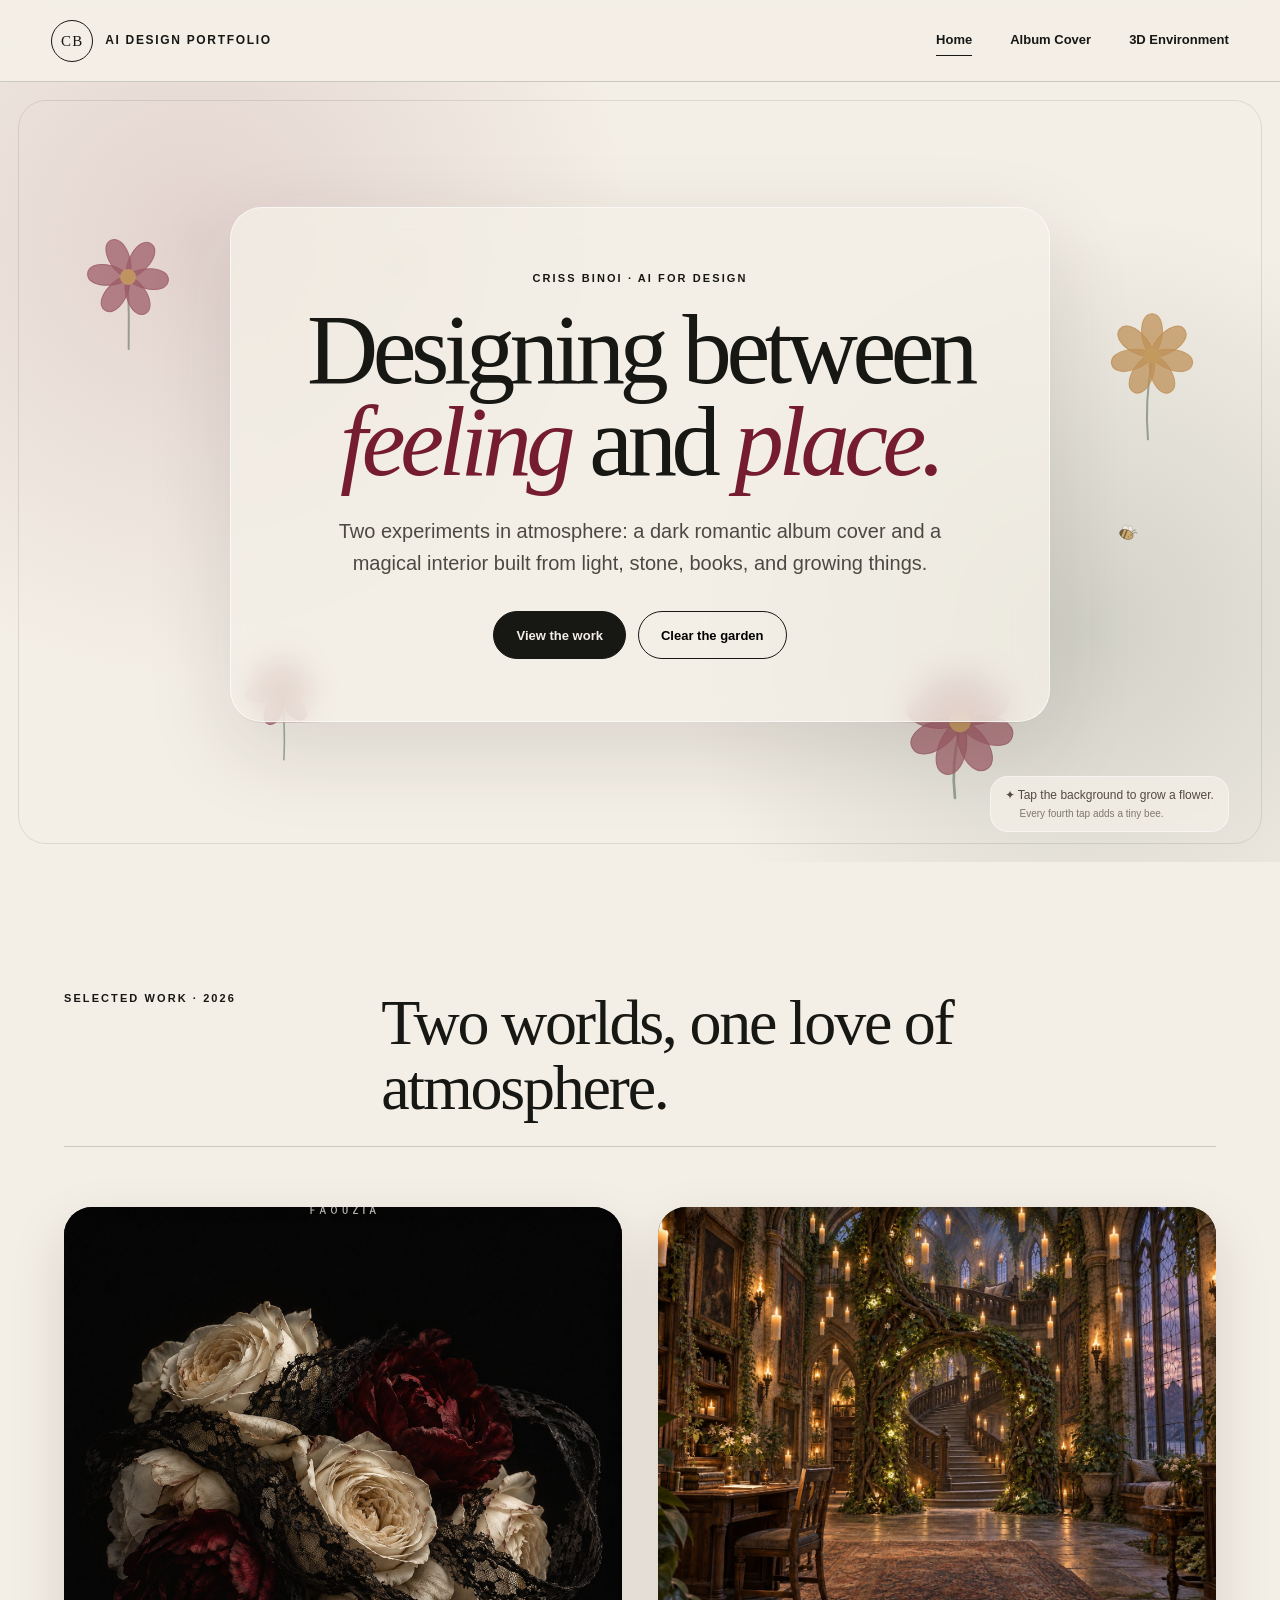
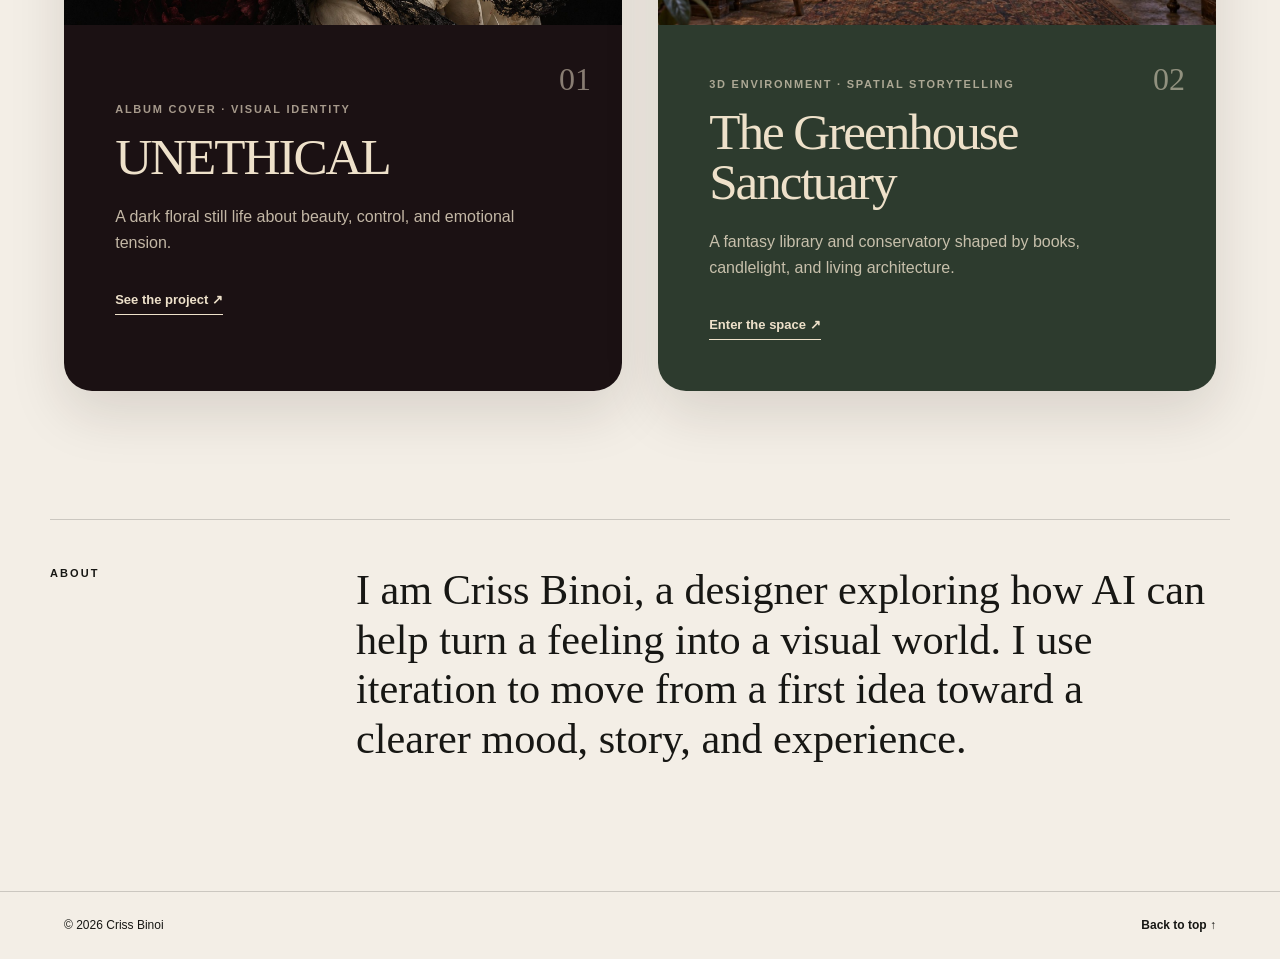
==== index.html @ 64f448e4 "Show a tiny bee every fourth tap" ====
<!doctype html>
<html lang="en">
<head>
  <meta charset="utf-8">
  <meta name="viewport" content="width=device-width, initial-scale=1">
  <meta name="description" content="Criss Binoi's AI design portfolio featuring an album cover redesign and a magical 3D environment.">
  <title>Criss Binoi — AI Design Portfolio</title>
  <link rel="stylesheet" href="styles.css?v=8">
  <script src="script.js?v=8" defer></script>
</head>
<body data-page="home">
  <header class="site-header">
    <a class="brand" href="index.html" aria-label="Criss Binoi portfolio home">
      <span>CB</span>
      <small>AI Design Portfolio</small>
    </a>
    <nav aria-label="Main navigation">
      <a class="active" href="index.html">Home</a>
      <a href="album-cover.html">Album Cover</a>
      <a href="greenhouse-sanctuary.html">3D Environment</a>
    </nav>
  </header>

  <main>
    <section class="home-hero" id="drawing-area" aria-labelledby="hero-title">
      <canvas id="flower-canvas" aria-hidden="true"></canvas>
      <div class="hero-copy">
        <p class="eyebrow">Criss Binoi · AI for Design</p>
        <h1 id="hero-title">Designing between <em>feeling</em> and <em>place.</em></h1>
        <p class="hero-intro">Two experiments in atmosphere: a dark romantic album cover and a magical interior built from light, stone, books, and growing things.</p>
        <div class="hero-actions">
          <a class="button primary" href="#projects">View the work</a>
          <button class="button quiet" id="clear-garden" type="button">Clear the garden</button>
        </div>
      </div>
      <p class="interaction-note">
        <span class="interaction-main"><span aria-hidden="true">✦</span> Tap the background to grow a flower.</span>
        <span class="interaction-sub">Every fourth tap adds a tiny bee.</span>
      </p>
    </section>

    <section class="projects-section" id="projects" aria-labelledby="projects-title">
      <div class="section-heading">
        <p class="eyebrow">Selected work · 2026</p>
        <h2 id="projects-title">Two worlds, one love of atmosphere.</h2>
      </div>

      <div class="project-list">
        <a class="project-card album-card" href="album-cover.html">
          <div class="card-image square-image">
            <img src="assets/unethical-final.jpg" alt="UNETHICAL album cover with ivory and burgundy flowers wrapped in black lace">
          </div>
          <div class="card-copy">
            <span class="project-number">01</span>
            <p class="project-type">Album cover · Visual identity</p>
            <h3>UNETHICAL</h3>
            <p>A dark floral still life about beauty, control, and emotional tension.</p>
            <span class="text-link">See the project <span aria-hidden="true">↗</span></span>
          </div>
        </a>

        <a class="project-card environment-card" href="greenhouse-sanctuary.html">
          <div class="card-image wide-image">
            <img src="assets/greenhouse-final.jpg" alt="Magical Gothic library and greenhouse interior with a vine arch, candles, and a grand stair">
          </div>
          <div class="card-copy">
            <span class="project-number">02</span>
            <p class="project-type">3D environment · Spatial storytelling</p>
            <h3>The Greenhouse Sanctuary</h3>
            <p>A fantasy library and conservatory shaped by books, candlelight, and living architecture.</p>
            <span class="text-link">Enter the space <span aria-hidden="true">↗</span></span>
          </div>
        </a>
      </div>
    </section>

    <section class="about-strip" aria-label="About this portfolio">
      <p class="eyebrow">About</p>
      <p>I am Criss Binoi, a designer exploring how AI can help turn a feeling into a visual world. I use iteration to move from a first idea toward a clearer mood, story, and experience.</p>
    </section>
  </main>

  <footer class="site-footer">
    <p>© <span data-year></span> Criss Binoi</p>
    <a href="#top">Back to top ↑</a>
  </footer>
</body>
</html>
---- styles.css ----
:root {
  --paper: #f3eee6;
  --paper-deep: #e6ddd0;
  --ink: #171714;
  --muted: #6c675e;
  --wine: #761c31;
  --wine-dark: #2a0d14;
  --cream: #eee1ca;
  --moss: #263a2a;
  --moss-light: #8d9a78;
  --gold: #c49b5f;
  --line: rgba(23, 23, 20, 0.18);
  --serif: Georgia, "Times New Roman", serif;
  --sans: "Segoe UI", Arial, sans-serif;
}

* { box-sizing: border-box; }

html {
  scroll-behavior: smooth;
  background: var(--paper);
}

body {
  margin: 0;
  color: var(--ink);
  background: var(--paper);
  font-family: var(--sans);
  line-height: 1.6;
  -webkit-font-smoothing: antialiased;
}

img {
  display: block;
  width: 100%;
}

a { color: inherit; }

button,
a { -webkit-tap-highlight-color: transparent; }

.site-header {
  position: relative;
  z-index: 20;
  display: flex;
  align-items: center;
  justify-content: space-between;
  min-height: 82px;
  padding: 18px clamp(22px, 4vw, 68px);
  border-bottom: 1px solid var(--line);
  background: rgba(243, 238, 230, 0.92);
  backdrop-filter: blur(16px);
}

.brand {
  display: flex;
  align-items: center;
  gap: 12px;
  color: inherit;
  text-decoration: none;
}

.brand > span {
  display: grid;
  width: 42px;
  height: 42px;
  place-items: center;
  border: 1px solid currentColor;
  border-radius: 50%;
  font-family: var(--serif);
  font-size: 15px;
  letter-spacing: 0.08em;
}

.brand small {
  font-size: 12px;
  font-weight: 700;
  letter-spacing: 0.14em;
  text-transform: uppercase;
}

.site-header nav {
  display: flex;
  align-items: center;
  gap: clamp(15px, 3vw, 38px);
}

.site-header nav a {
  position: relative;
  padding: 7px 0;
  color: inherit;
  font-size: 13px;
  font-weight: 650;
  text-decoration: none;
}

.site-header nav a::after {
  position: absolute;
  right: 0;
  bottom: 2px;
  left: 0;
  height: 1px;
  background: currentColor;
  content: "";
  transform: scaleX(0);
  transform-origin: right;
  transition: transform 180ms ease;
}

.site-header nav a:hover::after,
.site-header nav a:focus-visible::after,
.site-header nav a.active::after {
  transform: scaleX(1);
  transform-origin: left;
}

.dark-header {
  color: var(--cream);
  border-color: rgba(238, 225, 202, 0.2);
  background: rgba(20, 15, 14, 0.96);
}

.moss-header {
  color: #f4ead8;
  border-color: rgba(244, 234, 216, 0.2);
  background: rgba(25, 37, 27, 0.96);
}

.home-hero {
  position: relative;
  display: grid;
  min-height: min(780px, calc(100vh - 82px));
  place-items: center;
  overflow: hidden;
  padding: 95px 7vw 110px;
  isolation: isolate;
  cursor: crosshair;
  background:
    radial-gradient(circle at 15% 20%, rgba(118, 28, 49, 0.13), transparent 35%),
    radial-gradient(circle at 85% 70%, rgba(38, 58, 42, 0.16), transparent 34%),
    var(--paper);
}

.home-hero::after {
  position: absolute;
  inset: 18px;
  z-index: -1;
  border: 1px solid rgba(23, 23, 20, 0.1);
  border-radius: 28px;
  content: "";
  pointer-events: none;
}

#flower-canvas {
  position: absolute;
  inset: 0;
  z-index: -2;
  width: 100%;
  height: 100%;
  pointer-events: none;
}

.hero-copy {
  width: min(820px, 100%);
  padding: clamp(28px, 5vw, 62px);
  border: 1px solid rgba(255,255,255,0.62);
  border-radius: 32px;
  background: rgba(244, 239, 231, 0.76);
  box-shadow: 0 28px 85px rgba(50, 37, 26, 0.13);
  text-align: center;
  backdrop-filter: blur(15px);
}

.eyebrow {
  margin: 0 0 17px;
  font-size: 11px;
  font-weight: 800;
  letter-spacing: 0.19em;
  text-transform: uppercase;
}

.home-hero h1 {
  max-width: 760px;
  margin: 0 auto;
  font-family: var(--serif);
  font-size: clamp(48px, 7.7vw, 106px);
  font-weight: 400;
  letter-spacing: -0.055em;
  line-height: 0.93;
}

.home-hero h1 em {
  color: var(--wine);
  font-weight: 400;
}

.hero-intro {
  max-width: 610px;
  margin: 28px auto 0;
  color: #4d4842;
  font-size: clamp(16px, 1.7vw, 20px);
}

.hero-actions {
  display: flex;
  flex-wrap: wrap;
  justify-content: center;
  gap: 12px;
  margin-top: 32px;
}

.button {
  display: inline-flex;
  min-height: 48px;
  align-items: center;
  justify-content: center;
  padding: 11px 22px;
  border: 1px solid var(--ink);
  border-radius: 999px;
  font: 700 13px/1 var(--sans);
  text-decoration: none;
  cursor: pointer;
  transition: transform 180ms ease, background 180ms ease, color 180ms ease;
}

.button:hover,
.button:focus-visible { transform: translateY(-2px); }

.button.primary {
  color: var(--paper);
  background: var(--ink);
}

.button.quiet { background: transparent; }

.interaction-note {
  position: absolute;
  right: clamp(30px, 4vw, 70px);
  bottom: 30px;
  display: flex;
  align-items: flex-start;
  flex-direction: column;
  gap: 1px;
  margin: 0;
  padding: 9px 14px;
  border: 1px solid rgba(255, 255, 255, 0.48);
  border-radius: 18px;
  background: rgba(243, 238, 230, 0.76);
  color: #514b43;
  pointer-events: none;
  backdrop-filter: blur(8px);
}

.interaction-main { font-size: 12px; }

.interaction-sub {
  padding-left: 15px;
  font-size: 10px;
  opacity: 0.72;
}

.projects-section {
  padding: clamp(84px, 10vw, 150px) clamp(22px, 5vw, 82px);
}

.section-heading {
  display: grid;
  grid-template-columns: minmax(170px, 0.38fr) 1fr;
  max-width: 1180px;
  margin: 0 auto 60px;
  padding-bottom: 25px;
  border-bottom: 1px solid var(--line);
}

.section-heading h2 {
  max-width: 790px;
  margin: 0;
  font-family: var(--serif);
  font-size: clamp(35px, 5vw, 68px);
  font-weight: 400;
  letter-spacing: -0.035em;
  line-height: 1.02;
}

.project-list {
  display: grid;
  grid-template-columns: repeat(2, minmax(0, 1fr));
  max-width: 1180px;
  margin: 0 auto;
  gap: clamp(22px, 3vw, 36px);
}

.project-card {
  display: grid;
  grid-template-columns: 1fr;
  grid-template-rows: auto 1fr;
  overflow: hidden;
  border-radius: 28px;
  color: var(--cream);
  text-decoration: none;
  box-shadow: 0 22px 55px rgba(35, 25, 19, 0.13);
}

.project-card:nth-child(even) { grid-template-columns: 1fr; }
.project-card:nth-child(even) .card-image { order: initial; }

.album-card { background: #1b1113; }
.environment-card { background: #2d3b2e; }

.card-image {
  min-height: 0;
  aspect-ratio: 4 / 3;
  overflow: hidden;
  background: #111;
}

.card-image img {
  width: 100%;
  height: 100%;
  object-fit: cover;
  transition: transform 650ms cubic-bezier(.2,.7,.2,1);
}

.square-image img { object-position: center; }
.wide-image img { object-position: center; }
.project-card:hover .card-image img { transform: scale(1.035); }

.card-copy {
  position: relative;
  display: flex;
  min-height: 330px;
  flex-direction: column;
  justify-content: center;
  padding: clamp(34px, 4vw, 54px);
}

.project-number {
  position: absolute;
  top: 29px;
  right: 31px;
  color: rgba(238, 225, 202, 0.52);
  font-family: var(--serif);
  font-size: 32px;
}

.project-type {
  margin: 0 0 13px;
  color: rgba(238, 225, 202, 0.66);
  font-size: 11px;
  font-weight: 800;
  letter-spacing: 0.16em;
  text-transform: uppercase;
}

.card-copy h3 {
  margin: 0 0 22px;
  font-family: var(--serif);
  font-size: clamp(36px, 4vw, 54px);
  font-weight: 400;
  letter-spacing: -0.04em;
  line-height: 0.98;
}

.card-copy > p:not(.project-type) {
  margin: 0;
  color: rgba(238, 225, 202, 0.8);
  font-size: 16px;
}

.text-link {
  align-self: flex-start;
  margin-top: 35px;
  padding-bottom: 3px;
  border-bottom: 1px solid currentColor;
  font-weight: 750;
  font-size: 13px;
}

.about-strip {
  display: grid;
  grid-template-columns: minmax(150px, 0.35fr) 1fr;
  max-width: 1180px;
  margin: 0 auto clamp(85px, 10vw, 150px);
  padding: 45px 0 0;
  border-top: 1px solid var(--line);
}

.about-strip > p:last-child {
  max-width: 850px;
  margin: 0;
  font-family: var(--serif);
  font-size: clamp(27px, 3.3vw, 45px);
  line-height: 1.17;
}

.site-footer {
  display: flex;
  align-items: center;
  justify-content: space-between;
  padding: 24px clamp(22px, 5vw, 82px);
  border-top: 1px solid var(--line);
  font-size: 12px;
}

.site-footer p { margin: 0; }
.site-footer a { font-weight: 700; text-decoration: none; }

/* Project pages */
.project-page { overflow: hidden; }

.album-page {
  color: var(--cream);
  background: #15100f;
}

.project-intro {
  display: grid;
  grid-template-columns: 0.82fr 1.18fr;
  min-height: calc(100vh - 82px);
}

.project-intro-copy {
  display: flex;
  flex-direction: column;
  justify-content: center;
  padding: clamp(55px, 8vw, 125px) clamp(30px, 6vw, 95px);
}

.project-intro h1,
.environment-title h1 {
  margin: 0;
  font-family: var(--serif);
  font-size: clamp(60px, 9vw, 135px);
  font-weight: 400;
  letter-spacing: -0.055em;
  line-height: 0.88;
}

.project-subtitle {
  margin: 19px 0 0;
  color: #ba9d8e;
  font-size: 13px;
  letter-spacing: 0.12em;
  text-transform: uppercase;
}

.project-lede {
  max-width: 560px;
  margin: 34px 0 0;
  color: rgba(238, 225, 202, 0.76);
  font-family: var(--serif);
  font-size: clamp(20px, 2.2vw, 29px);
  line-height: 1.35;
}

.light-button {
  align-self: flex-start;
  margin-top: 33px;
  color: var(--cream);
  border-color: rgba(238, 225, 202, 0.66);
  background: transparent;
}

.light-button:hover { color: #15100f; background: var(--cream); }

.final-art {
  display: grid;
  align-content: center;
  margin: 0;
  padding: clamp(30px, 5vw, 80px);
  background: #0d0d0c;
}

.album-art img {
  max-width: 820px;
  margin: auto;
  box-shadow: 0 24px 70px rgba(0,0,0,0.44);
}

.final-art figcaption {
  margin-top: 13px;
  color: rgba(238, 225, 202, 0.55);
  font-size: 11px;
  letter-spacing: 0.12em;
  text-align: center;
  text-transform: uppercase;
}

.project-facts {
  display: grid;
  grid-template-columns: repeat(4, 1fr);
  border-top: 1px solid rgba(238, 225, 202, 0.2);
  border-bottom: 1px solid rgba(238, 225, 202, 0.2);
}

.project-facts > div {
  min-height: 145px;
  padding: 31px clamp(20px, 3vw, 45px);
  border-right: 1px solid rgba(238, 225, 202, 0.2);
}

.project-facts > div:last-child { border-right: 0; }

.project-facts span {
  color: #a68d80;
  font-size: 10px;
  font-weight: 800;
  letter-spacing: 0.16em;
  text-transform: uppercase;
}

.project-facts p {
  margin: 10px 0 0;
  font-family: var(--serif);
  font-size: 20px;
  line-height: 1.25;
}

.story-section {
  padding: clamp(80px, 10vw, 145px) clamp(22px, 5vw, 82px);
}

.section-heading.compact { margin-bottom: 32px; }

.section-intro {
  max-width: 780px;
  margin: 0 auto 60px;
  color: rgba(238, 225, 202, 0.72);
  font-size: 18px;
}

.process-grid {
  display: grid;
  max-width: 1180px;
  margin: auto;
  grid-template-columns: repeat(2, 1fr);
  gap: 44px 28px;
}

.process-grid figure,
.environment-process figure { margin: 0; }

.process-grid img {
  aspect-ratio: 1;
  object-fit: cover;
  background: #090909;
}

.process-grid figcaption,
.environment-process figcaption {
  padding: 15px 0 0;
  color: rgba(238, 225, 202, 0.66);
  font-size: 13px;
}

.process-grid figcaption strong,
.environment-process figcaption strong {
  display: block;
  margin-bottom: 3px;
  color: inherit;
  letter-spacing: 0.08em;
  text-transform: uppercase;
}

.decision-section {
  max-width: 1000px;
  margin: 0 auto;
  padding: 25px clamp(22px, 5vw, 82px) clamp(90px, 11vw, 165px);
  text-align: center;
}

.decision-section blockquote {
  margin: 0;
  font-family: var(--serif);
  font-size: clamp(34px, 5.1vw, 70px);
  line-height: 1.08;
}

.decision-section > p:last-child {
  max-width: 700px;
  margin: 32px auto 0;
  color: rgba(238, 225, 202, 0.64);
}

.next-project {
  display: flex;
  align-items: flex-end;
  justify-content: space-between;
  gap: 30px;
  padding: clamp(50px, 7vw, 95px) clamp(22px, 5vw, 82px);
  border-top: 1px solid rgba(238, 225, 202, 0.2);
}

.next-project p {
  margin: 0;
  color: rgba(238, 225, 202, 0.55);
  font-size: 11px;
  font-weight: 800;
  letter-spacing: 0.17em;
  text-transform: uppercase;
}

.next-project a {
  font-family: var(--serif);
  font-size: clamp(31px, 5vw, 72px);
  line-height: 1;
  text-decoration: none;
}

.dark-footer {
  color: var(--cream);
  border-color: rgba(238, 225, 202, 0.2);
  background: #0c0a09;
}

/* Environment project */
.environment-page {
  color: #f4ead8;
  background: #1a261c;
}

.environment-hero {
  position: relative;
  min-height: calc(100vh - 82px);
  background: #111;
}

.environment-hero::after {
  position: absolute;
  inset: 0;
  background: linear-gradient(90deg, rgba(12,18,13,0.83), rgba(12,18,13,0.08) 68%), linear-gradient(0deg, rgba(12,18,13,0.45), transparent 45%);
  content: "";
}

.environment-hero > img {
  position: absolute;
  inset: 0;
  height: 100%;
  object-fit: cover;
}

.environment-title {
  position: relative;
  z-index: 2;
  display: flex;
  min-height: calc(100vh - 82px);
  width: min(720px, 92%);
  flex-direction: column;
  justify-content: flex-end;
  padding: 80px clamp(22px, 6vw, 95px);
}

.environment-title h1 { font-size: clamp(58px, 9vw, 132px); }

.environment-title > p:last-child {
  max-width: 520px;
  margin: 28px 0 0;
  color: rgba(244, 234, 216, 0.78);
  font-family: var(--serif);
  font-size: clamp(20px, 2.5vw, 31px);
}

.environment-overview {
  display: grid;
  grid-template-columns: 0.8fr 1.2fr;
  max-width: 1180px;
  margin: auto;
  padding: clamp(80px, 10vw, 150px) 0;
  gap: 60px;
}

.environment-overview h2 {
  margin: 0;
  font-family: var(--serif);
  font-size: clamp(45px, 6vw, 82px);
  font-weight: 400;
  letter-spacing: -0.045em;
  line-height: 0.98;
}

.overview-copy {
  padding-top: 25px;
  color: rgba(244, 234, 216, 0.75);
  font-size: 18px;
}

.overview-copy p { margin: 0 0 22px; }

.environment-facts {
  border-color: rgba(244, 234, 216, 0.2);
}

.environment-facts > div { border-color: rgba(244, 234, 216, 0.2); }
.environment-facts span { color: #9faa8e; }

.light-story {
  color: var(--ink);
  background: var(--paper);
}

.light-story .section-heading { border-color: var(--line); }

.environment-process {
  display: grid;
  max-width: 1180px;
  margin: 0 auto;
  grid-template-columns: repeat(2, 1fr);
  gap: 48px 28px;
}

.environment-process .process-wide { grid-column: 1 / -1; }

.environment-process img {
  aspect-ratio: 4 / 3;
  object-fit: cover;
  background: #1a1a1a;
}

.environment-process figcaption { color: #5e594f; }
.environment-process figcaption strong { color: var(--moss); }

.final-environment {
  padding: clamp(85px, 10vw, 150px) clamp(22px, 5vw, 82px);
}

.final-environment > img {
  max-width: 1400px;
  margin: 0 auto;
  border-radius: 4px;
  box-shadow: 0 30px 80px rgba(0,0,0,0.24);
}

.final-environment > p {
  max-width: 720px;
  margin: 27px auto 0;
  color: rgba(244, 234, 216, 0.68);
  text-align: center;
}

.moss-footer {
  color: #f4ead8;
  border-color: rgba(244, 234, 216, 0.2);
  background: #101811;
}

@media (max-width: 900px) {
  .site-header {
    align-items: flex-start;
    gap: 16px;
  }

  .site-header nav {
    align-items: flex-end;
    flex-direction: column;
    gap: 2px;
  }

  .brand small { display: none; }
  .home-hero { min-height: 720px; padding-inline: 25px; }
  .project-card,
  .project-card:nth-child(even) { grid-template-columns: 1fr; }
  .project-card:nth-child(even) .card-image { order: initial; }
  .card-image,
  .card-copy { min-height: auto; }
  .card-image { aspect-ratio: 4 / 3; }
  .card-copy { padding-block: 70px; }
  .project-intro { grid-template-columns: 1fr; }
  .project-intro-copy { min-height: 600px; }
  .project-facts { grid-template-columns: repeat(2, 1fr); }
  .project-facts > div:nth-child(2) { border-right: 0; }
  .project-facts > div:nth-child(-n+2) { border-bottom: 1px solid rgba(238, 225, 202, 0.2); }
  .environment-overview { grid-template-columns: 1fr; padding-inline: 30px; gap: 25px; }
}

@media (max-width: 620px) {
  .site-header { min-height: 100px; padding: 15px 18px; }
  .brand > span { width: 38px; height: 38px; }
  .site-header nav a { font-size: 11px; padding: 3px 0; }
  .home-hero { min-height: calc(100svh - 100px); padding: 52px 18px 90px; }
  .home-hero::after { inset: 10px; border-radius: 20px; }
  .hero-copy { padding: 34px 21px; border-radius: 22px; }
  .home-hero h1 { font-size: clamp(43px, 15vw, 67px); }
  .hero-intro { font-size: 15px; }
  .hero-actions { align-items: stretch; flex-direction: column; }
  .interaction-note { right: 50%; bottom: 18px; width: max-content; max-width: calc(100% - 36px); align-items: center; text-align: center; transform: translateX(50%); }
  .interaction-sub { padding-left: 0; }
  .section-heading,
  .about-strip { grid-template-columns: 1fr; gap: 16px; }
  .projects-section { padding-inline: 17px; }
  .project-list { grid-template-columns: 1fr; }
  .card-image { aspect-ratio: 1; }
  .card-copy { padding: 65px 27px 42px; }
  .about-strip { margin-inline: 22px; }
  .project-intro-copy { min-height: 550px; padding-inline: 24px; }
  .project-intro h1 { font-size: 60px; }
  .final-art { padding: 25px 18px 50px; }
  .project-facts { grid-template-columns: 1fr; }
  .project-facts > div,
  .project-facts > div:nth-child(2) { border-right: 0; border-bottom: 1px solid rgba(238, 225, 202, 0.2); }
  .process-grid,
  .environment-process { grid-template-columns: 1fr; }
  .environment-process .process-wide { grid-column: auto; }
  .next-project { align-items: flex-start; flex-direction: column; }
  .environment-title { padding: 55px 23px; }
  .environment-title h1 { font-size: 57px; }
  .environment-hero,
  .environment-title { min-height: calc(100svh - 100px); }
  .environment-hero > img { object-position: 62% center; }
  .site-footer { gap: 20px; }
}

@media (prefers-reduced-motion: reduce) {
  html { scroll-behavior: auto; }
  *, *::before, *::after { transition-duration: 0.001ms !important; animation-duration: 0.001ms !important; }
}
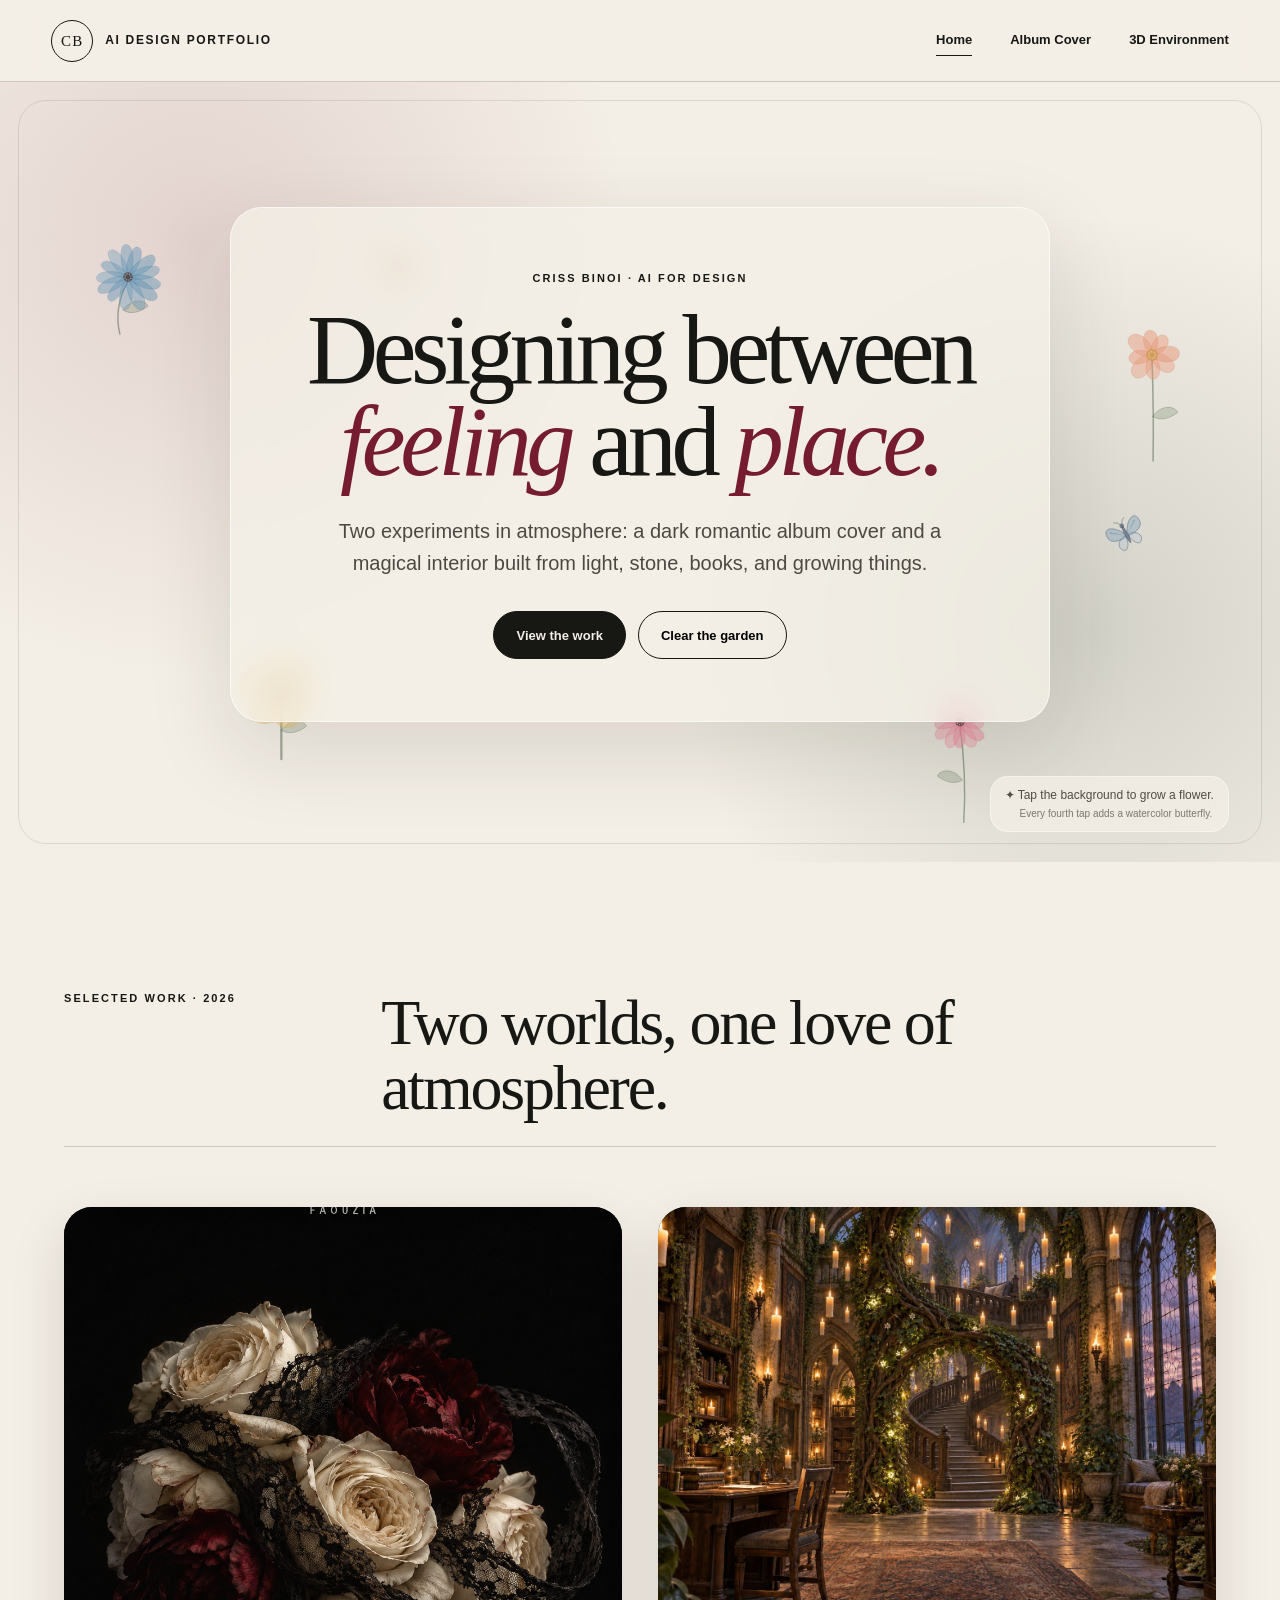
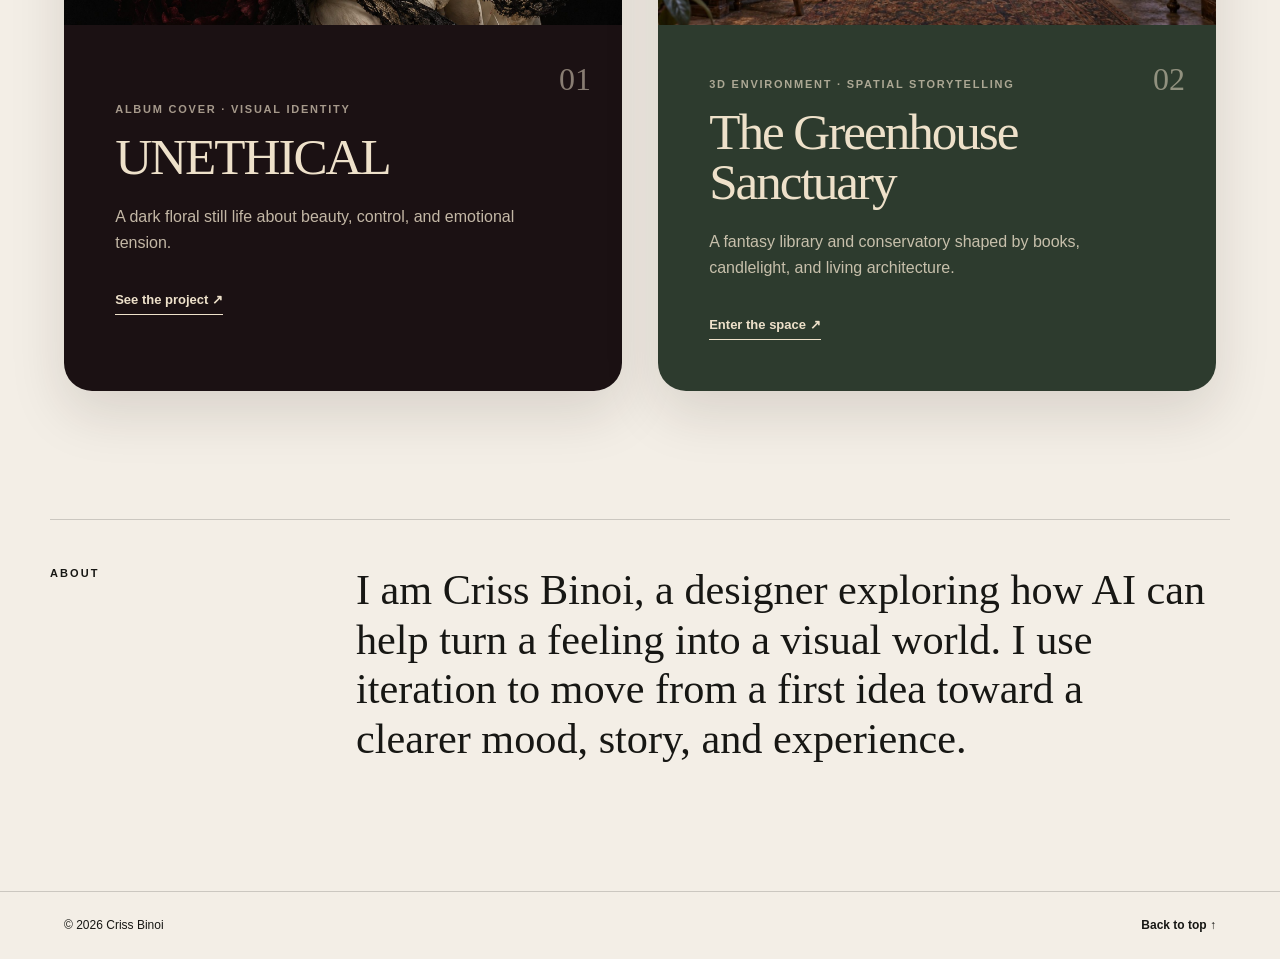
==== commit 0cae1add: "Try watercolor butterflies and softer flowers" ====
--- a/index.html
+++ b/index.html
@@ -5,8 +5,8 @@
   <meta name="viewport" content="width=device-width, initial-scale=1">
   <meta name="description" content="Criss Binoi's AI design portfolio featuring an album cover redesign and a magical 3D environment.">
   <title>Criss Binoi — AI Design Portfolio</title>
-  <link rel="stylesheet" href="styles.css?v=8">
-  <script src="script.js?v=8" defer></script>
+  <link rel="stylesheet" href="styles.css?v=9">
+  <script src="script.js?v=9" defer></script>
 </head>
 <body data-page="home">
   <header class="site-header">
@@ -35,7 +35,7 @@
       </div>
       <p class="interaction-note">
         <span class="interaction-main"><span aria-hidden="true">✦</span> Tap the background to grow a flower.</span>
-        <span class="interaction-sub">Every fourth tap adds a tiny bee.</span>
+        <span class="interaction-sub">Every fourth tap adds a watercolor butterfly.</span>
       </p>
     </section>
 
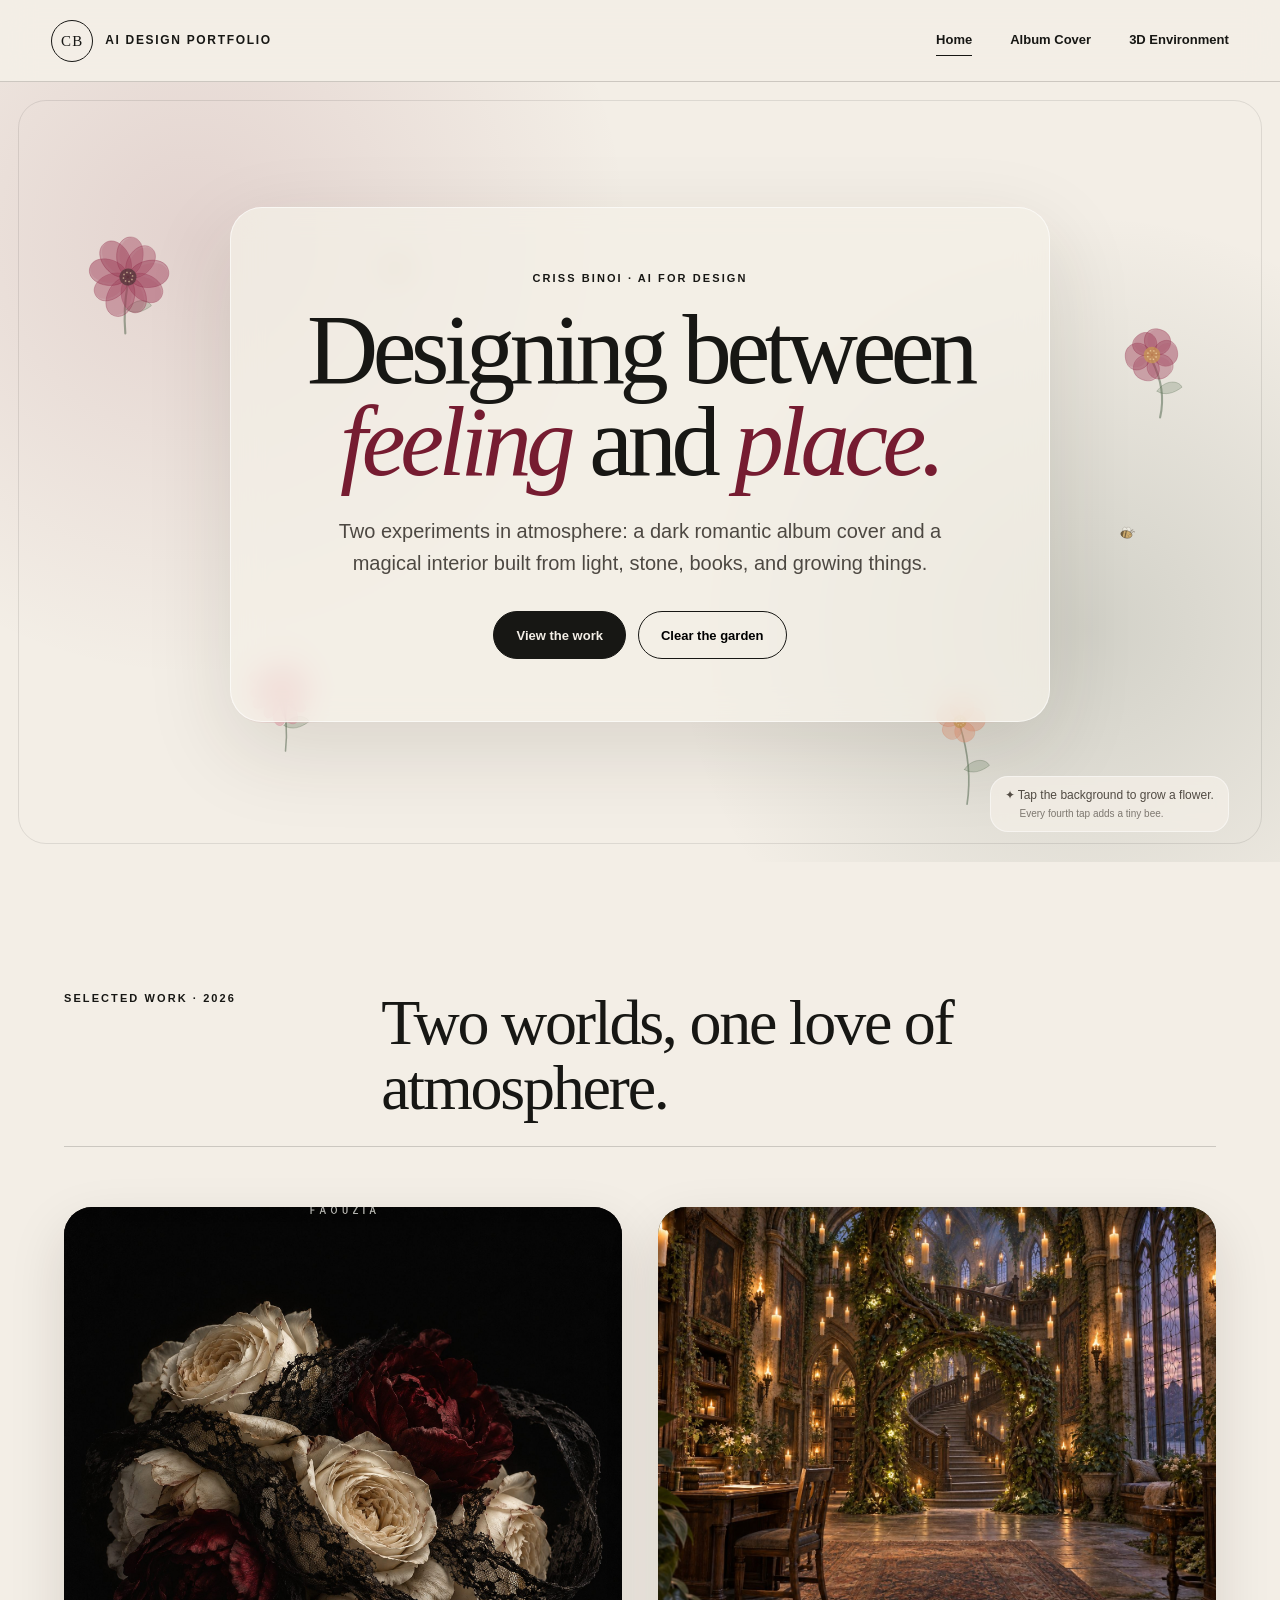
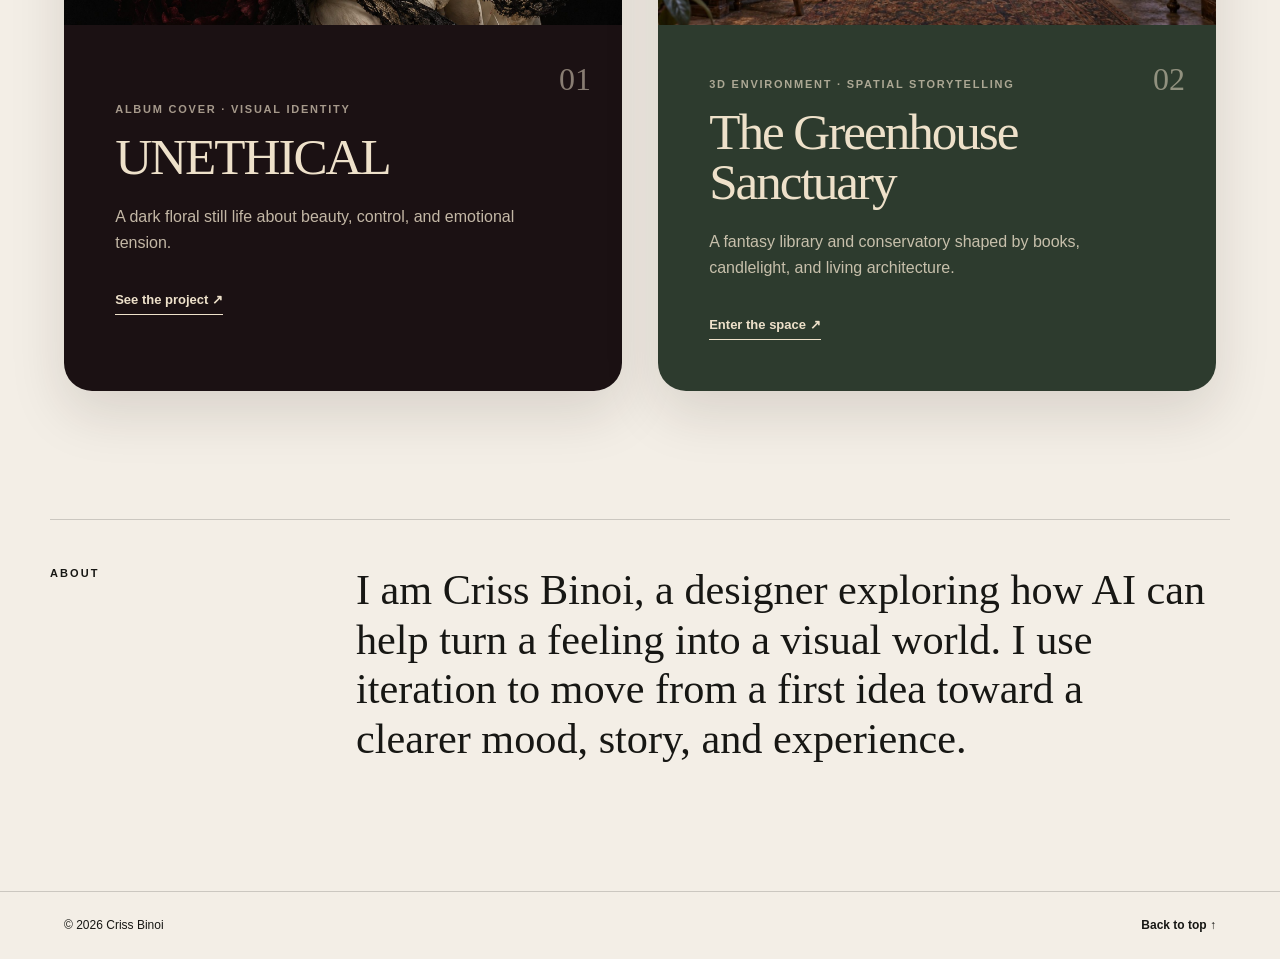
==== commit d2db63b6: "Pair watercolor flowers with tiny bees" ====
--- a/index.html
+++ b/index.html
@@ -5,8 +5,8 @@
   <meta name="viewport" content="width=device-width, initial-scale=1">
   <meta name="description" content="Criss Binoi's AI design portfolio featuring an album cover redesign and a magical 3D environment.">
   <title>Criss Binoi — AI Design Portfolio</title>
-  <link rel="stylesheet" href="styles.css?v=9">
-  <script src="script.js?v=9" defer></script>
+  <link rel="stylesheet" href="styles.css?v=10">
+  <script src="script.js?v=10" defer></script>
 </head>
 <body data-page="home">
   <header class="site-header">
@@ -35,7 +35,7 @@
       </div>
       <p class="interaction-note">
         <span class="interaction-main"><span aria-hidden="true">✦</span> Tap the background to grow a flower.</span>
-        <span class="interaction-sub">Every fourth tap adds a watercolor butterfly.</span>
+        <span class="interaction-sub">Every fourth tap adds a tiny bee.</span>
       </p>
     </section>
 
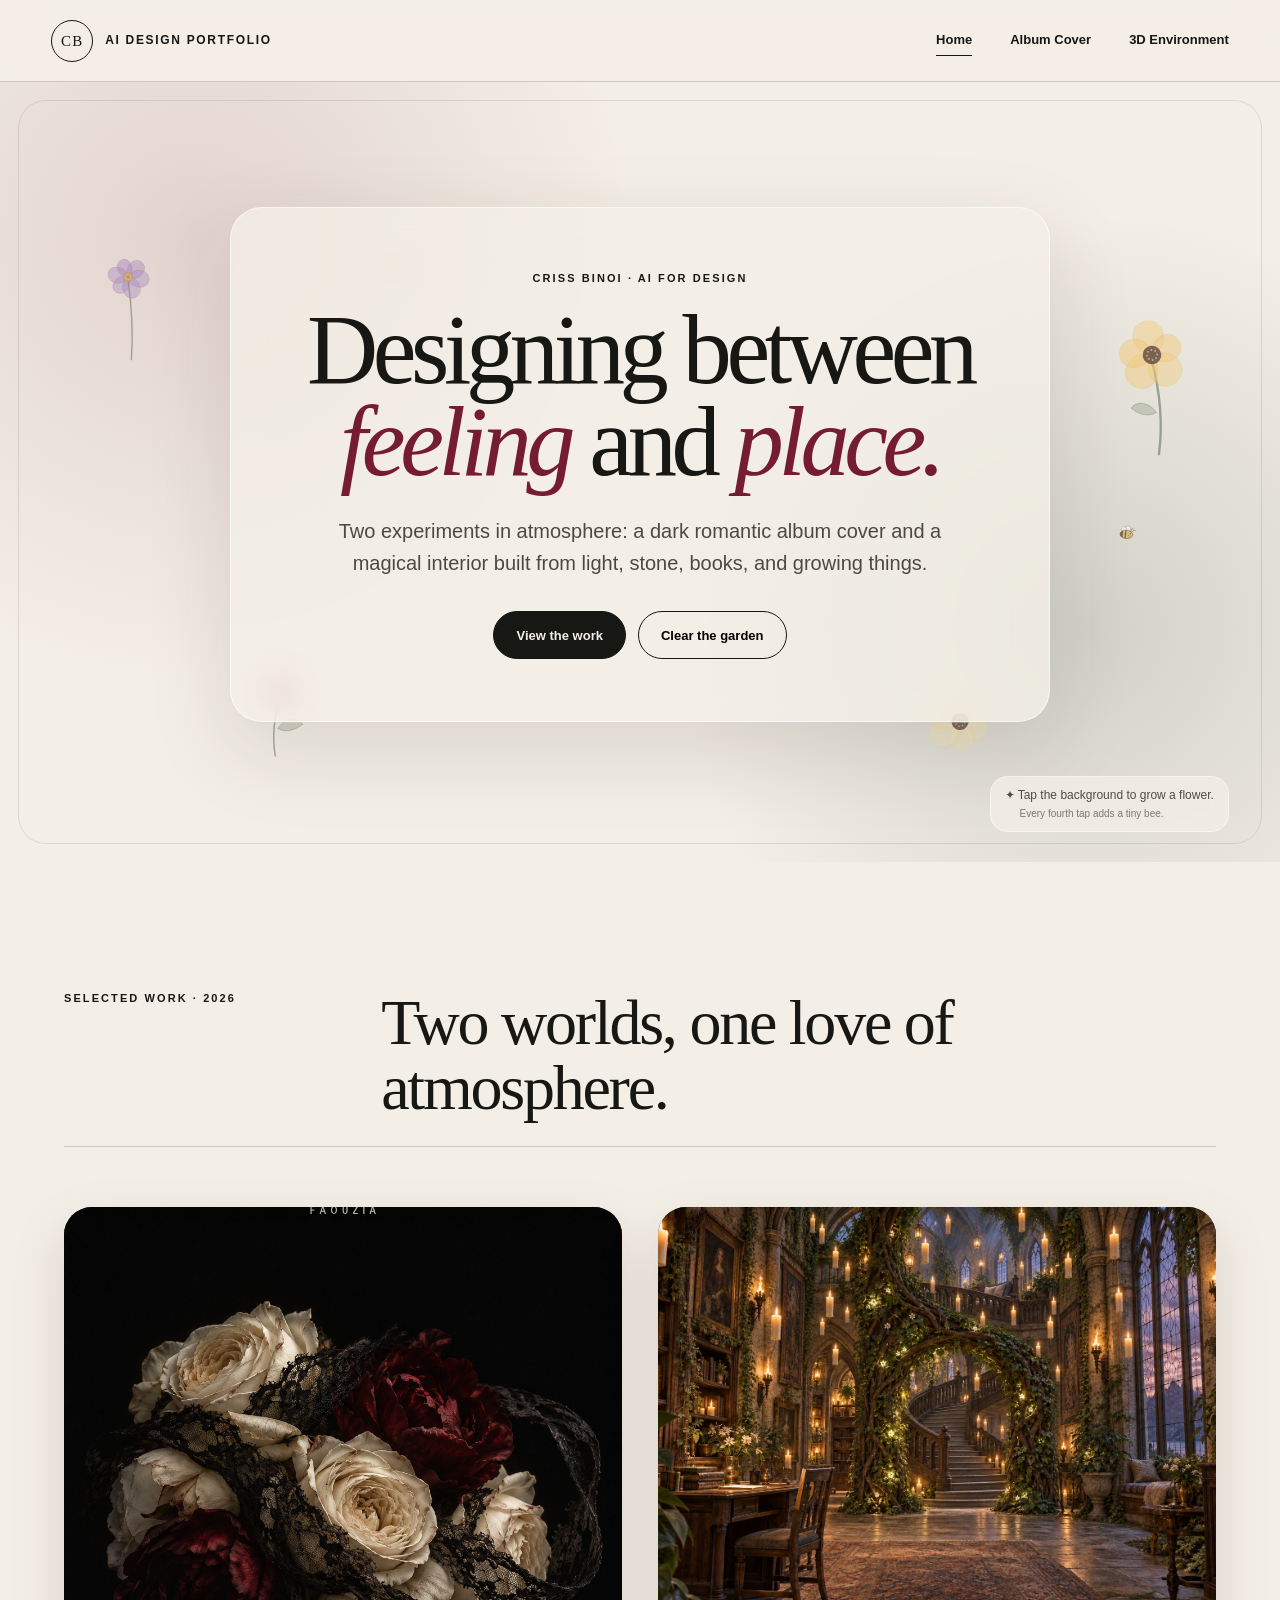
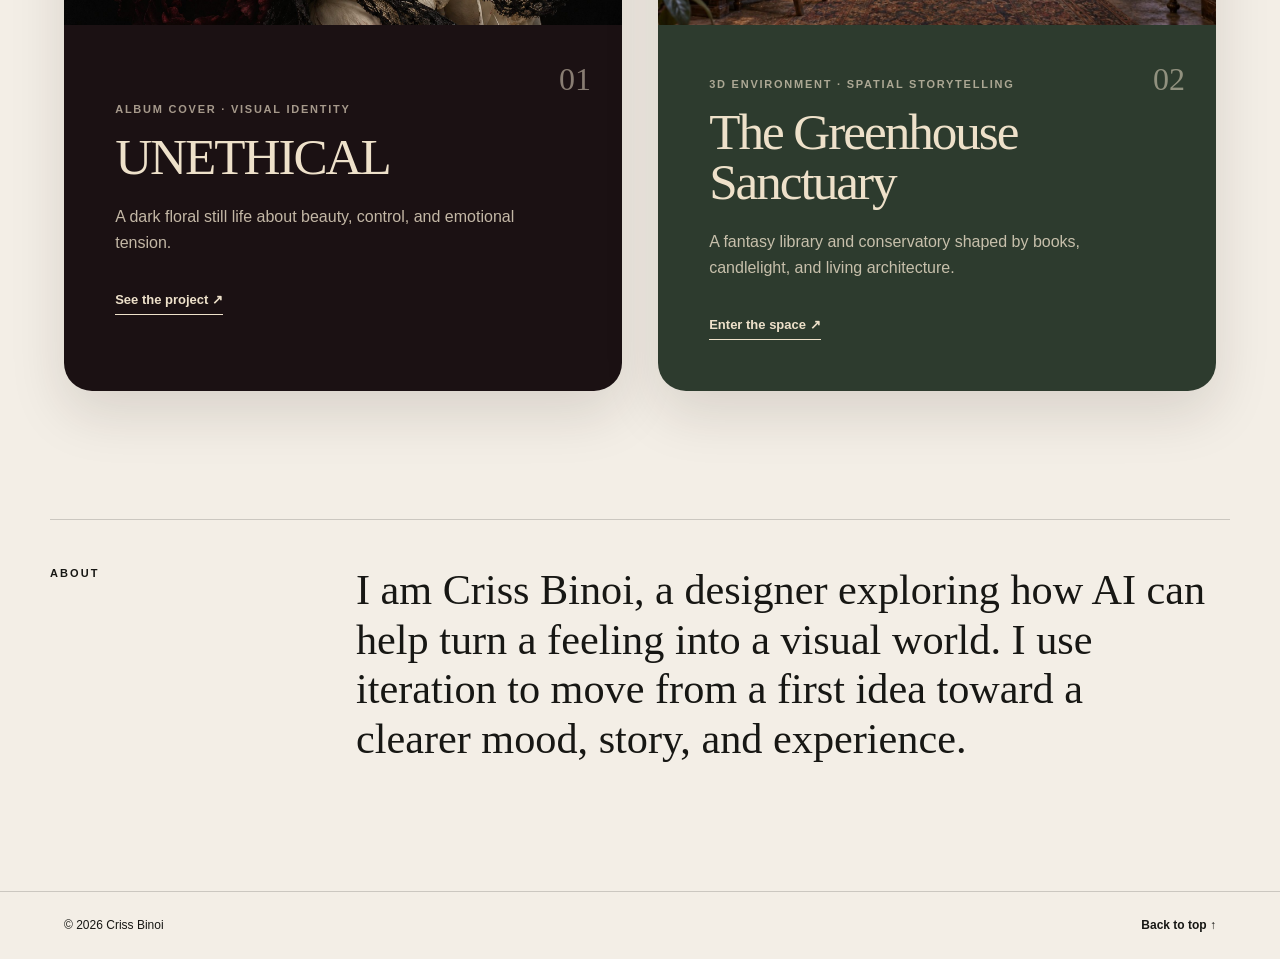
==== commit 8983fd3d: "Balance bee directions and flower stems" ====
--- a/index.html
+++ b/index.html
@@ -5,8 +5,8 @@
   <meta name="viewport" content="width=device-width, initial-scale=1">
   <meta name="description" content="Criss Binoi's AI design portfolio featuring an album cover redesign and a magical 3D environment.">
   <title>Criss Binoi — AI Design Portfolio</title>
-  <link rel="stylesheet" href="styles.css?v=10">
-  <script src="script.js?v=10" defer></script>
+  <link rel="stylesheet" href="styles.css?v=11">
+  <script src="script.js?v=11" defer></script>
 </head>
 <body data-page="home">
   <header class="site-header">
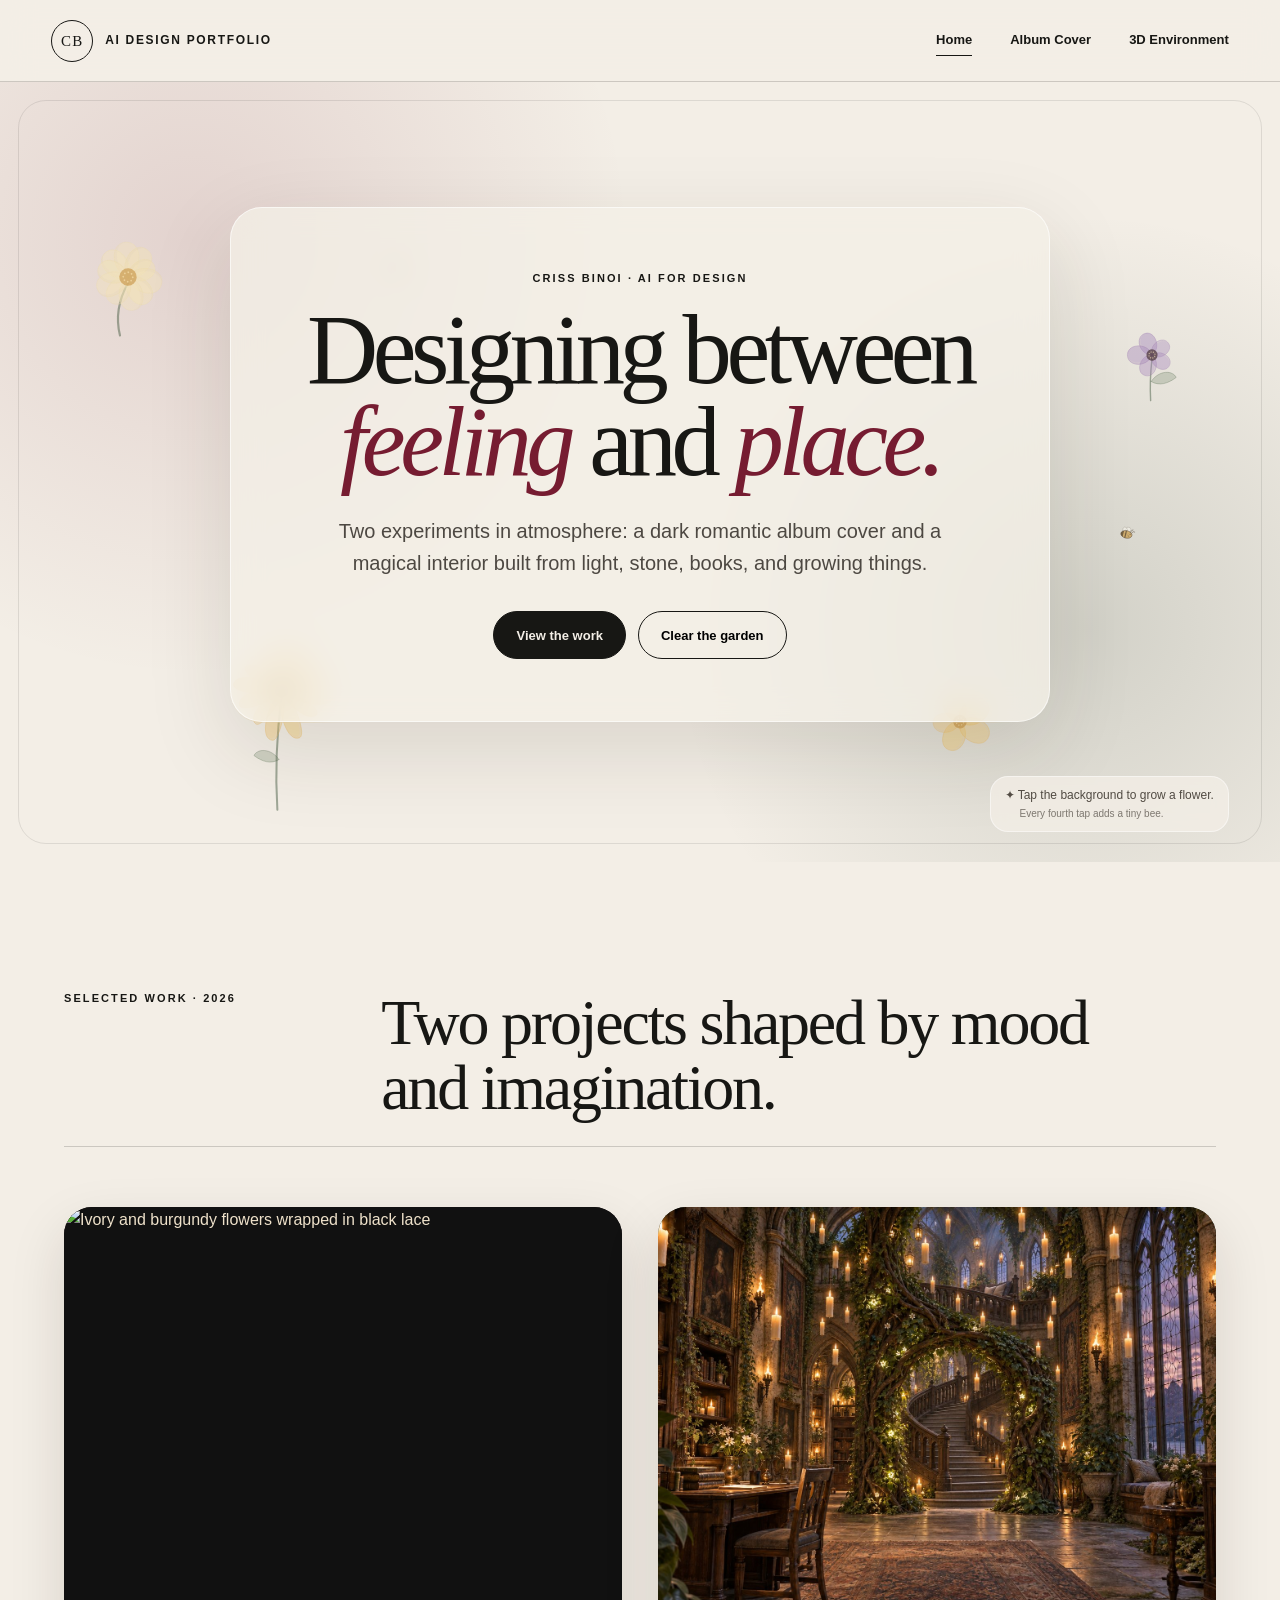
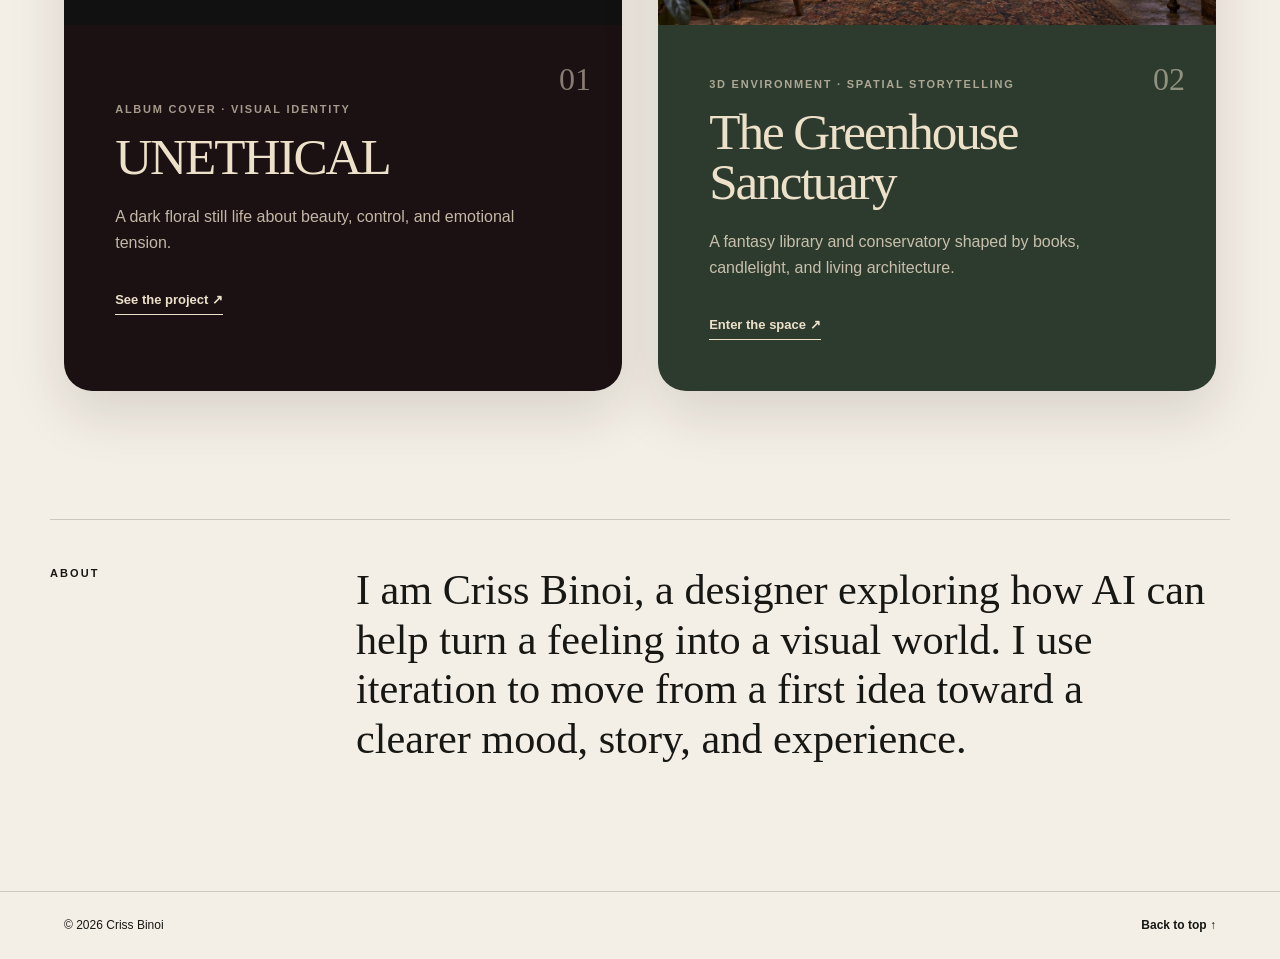
==== commit fc92c5e7: "Clarify projects heading and clean album thumbnail" ====
--- a/index.html
+++ b/index.html
@@ -42,13 +42,13 @@
     <section class="projects-section" id="projects" aria-labelledby="projects-title">
       <div class="section-heading">
         <p class="eyebrow">Selected work · 2026</p>
-        <h2 id="projects-title">Two worlds, one love of atmosphere.</h2>
+        <h2 id="projects-title">Two projects shaped by mood and imagination.</h2>
       </div>
 
       <div class="project-list">
         <a class="project-card album-card" href="album-cover.html">
           <div class="card-image square-image">
-            <img src="assets/unethical-final.jpg" alt="UNETHICAL album cover with ivory and burgundy flowers wrapped in black lace">
+            <img src="assets/unethical-thumbnail.jpg?v=1" alt="Ivory and burgundy flowers wrapped in black lace">
           </div>
           <div class="card-copy">
             <span class="project-number">01</span>
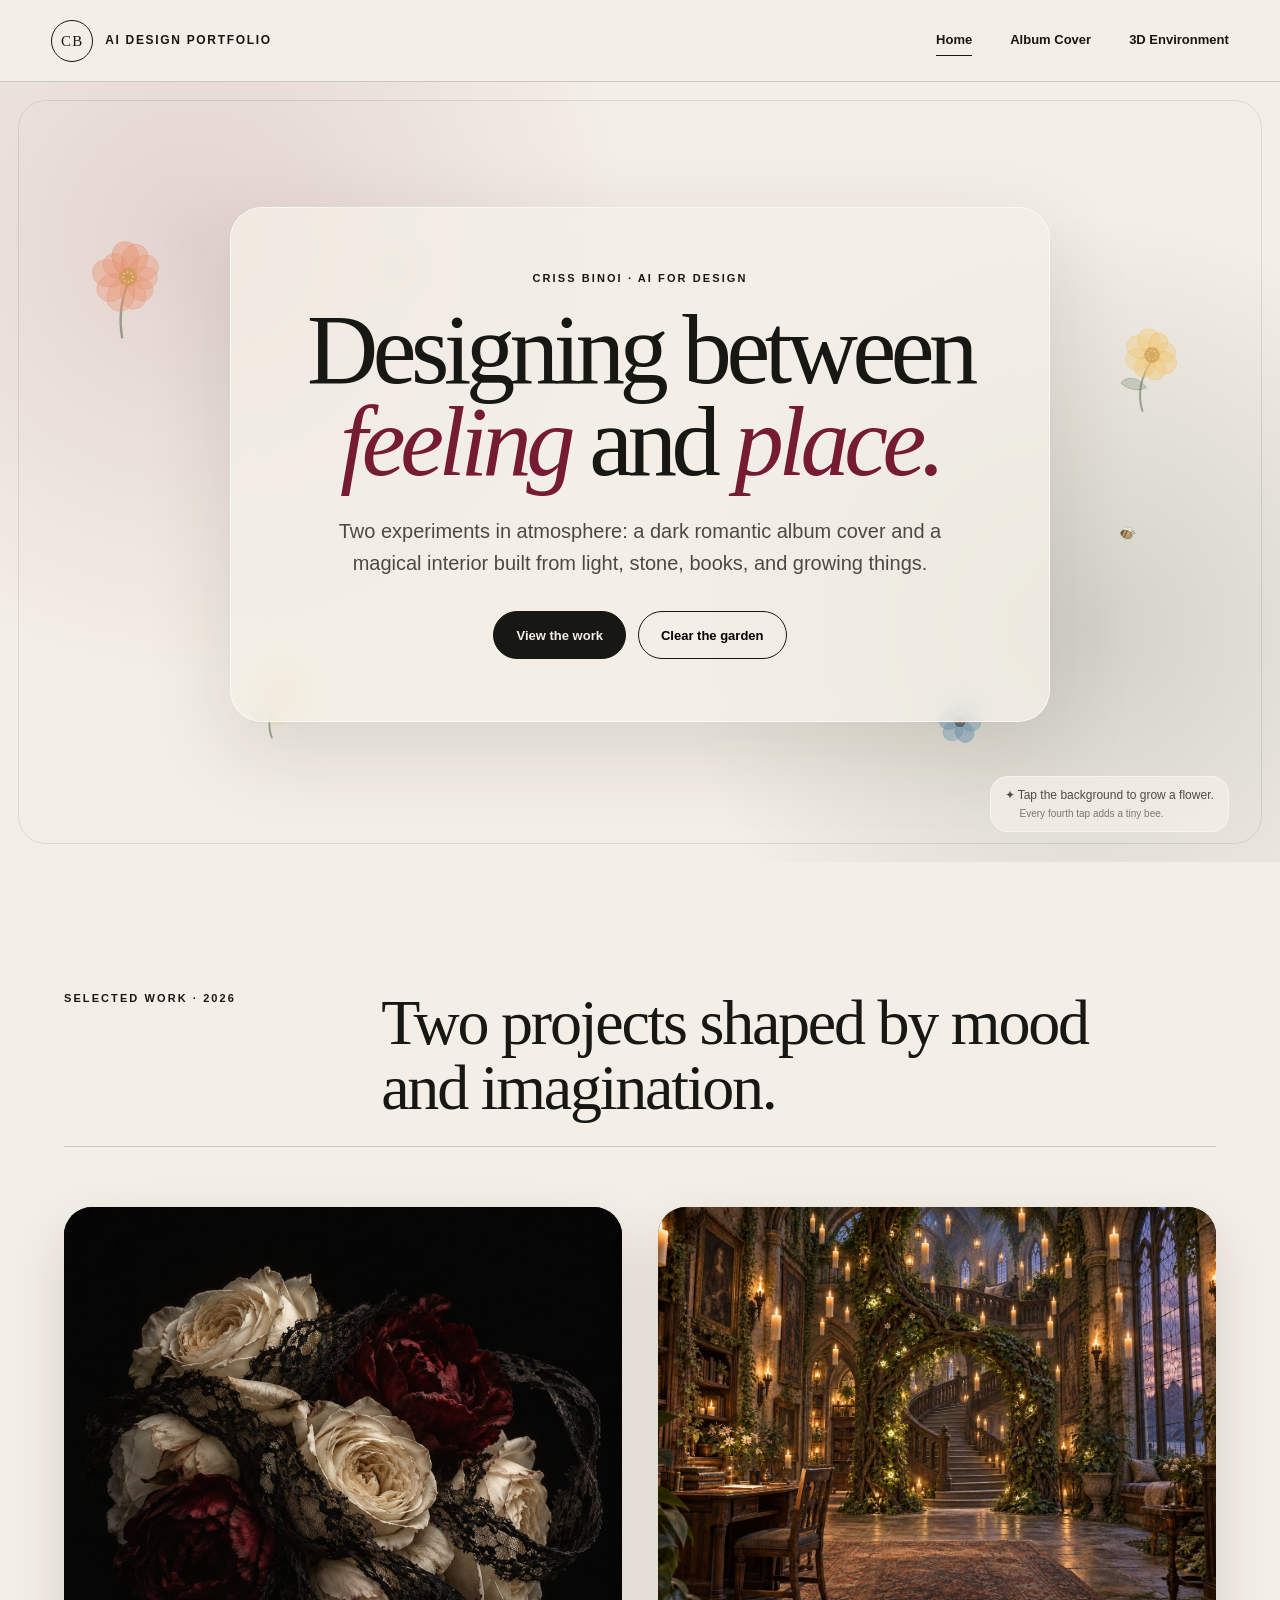
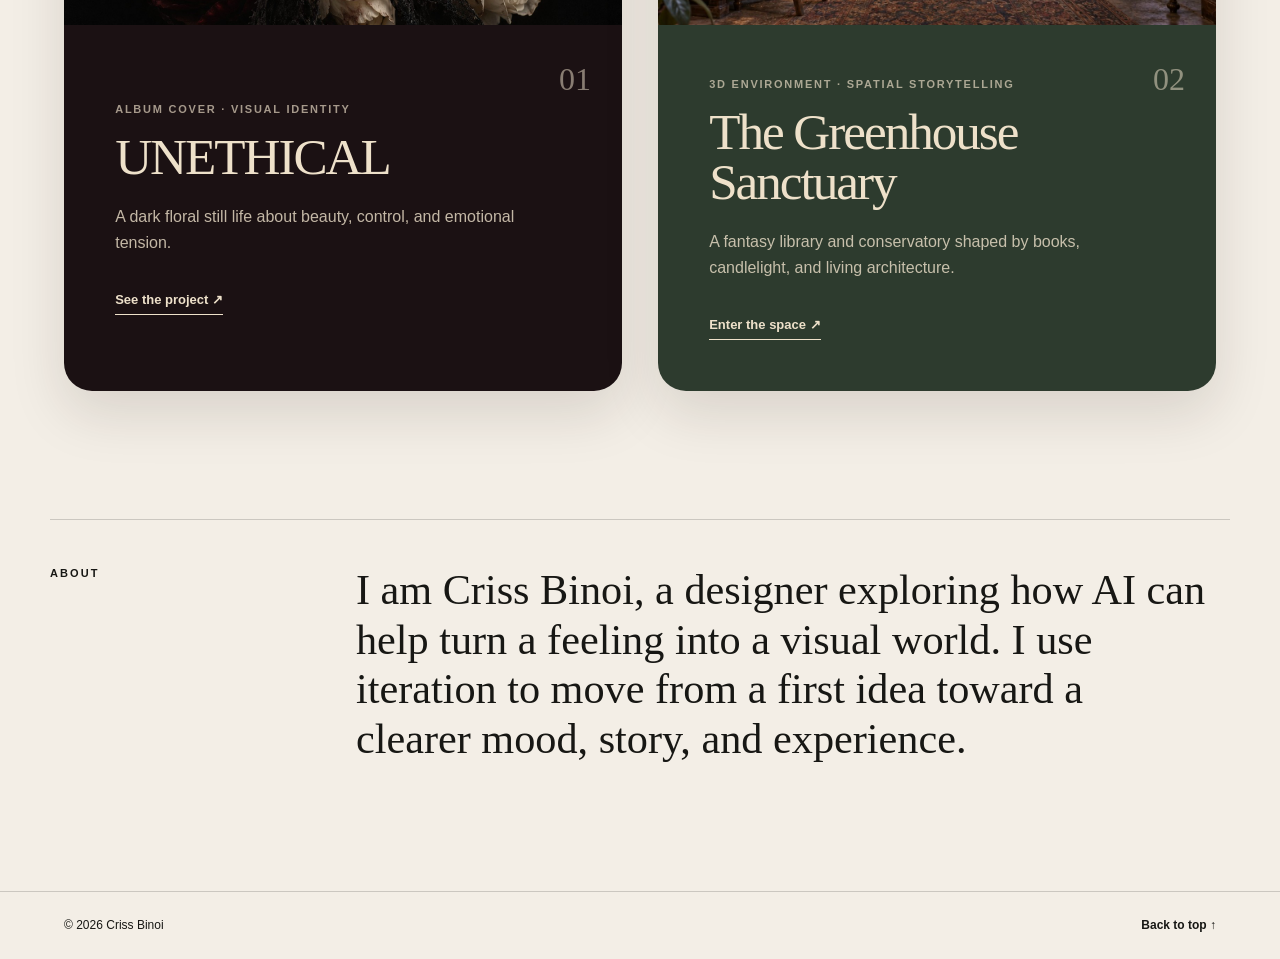
==== commit b1d64415: "Improve the interactive garden on phones" ====
--- a/index.html
+++ b/index.html
@@ -5,8 +5,8 @@
   <meta name="viewport" content="width=device-width, initial-scale=1">
   <meta name="description" content="Criss Binoi's AI design portfolio featuring an album cover redesign and a magical 3D environment.">
   <title>Criss Binoi — AI Design Portfolio</title>
-  <link rel="stylesheet" href="styles.css?v=11">
-  <script src="script.js?v=11" defer></script>
+  <link rel="stylesheet" href="styles.css?v=13">
+  <script src="script.js?v=13" defer></script>
 </head>
 <body data-page="home">
   <header class="site-header">
--- a/styles.css
+++ b/styles.css
@@ -725,9 +725,12 @@
 }
 
 .final-environment > img {
-  max-width: 1400px;
+  width: auto;
+  max-width: min(1180px, 100%);
+  max-height: clamp(320px, 58vh, 620px);
   margin: 0 auto;
-  border-radius: 4px;
+  object-fit: contain;
+  border-radius: 14px;
   box-shadow: 0 30px 80px rgba(0,0,0,0.24);
 }
 
@@ -777,13 +780,17 @@
   .site-header { min-height: 100px; padding: 15px 18px; }
   .brand > span { width: 38px; height: 38px; }
   .site-header nav a { font-size: 11px; padding: 3px 0; }
-  .home-hero { min-height: calc(100svh - 100px); padding: 52px 18px 90px; }
+  .home-hero {
+    min-height: max(1050px, calc(100svh + 280px));
+    place-items: start center;
+    padding: 42px 18px 340px;
+  }
   .home-hero::after { inset: 10px; border-radius: 20px; }
   .hero-copy { padding: 34px 21px; border-radius: 22px; }
   .home-hero h1 { font-size: clamp(43px, 15vw, 67px); }
   .hero-intro { font-size: 15px; }
   .hero-actions { align-items: stretch; flex-direction: column; }
-  .interaction-note { right: 50%; bottom: 18px; width: max-content; max-width: calc(100% - 36px); align-items: center; text-align: center; transform: translateX(50%); }
+  .interaction-note { right: 50%; bottom: 24px; width: max-content; max-width: calc(100% - 36px); align-items: center; text-align: center; transform: translateX(50%); }
   .interaction-sub { padding-left: 0; }
   .section-heading,
   .about-strip { grid-template-columns: 1fr; gap: 16px; }
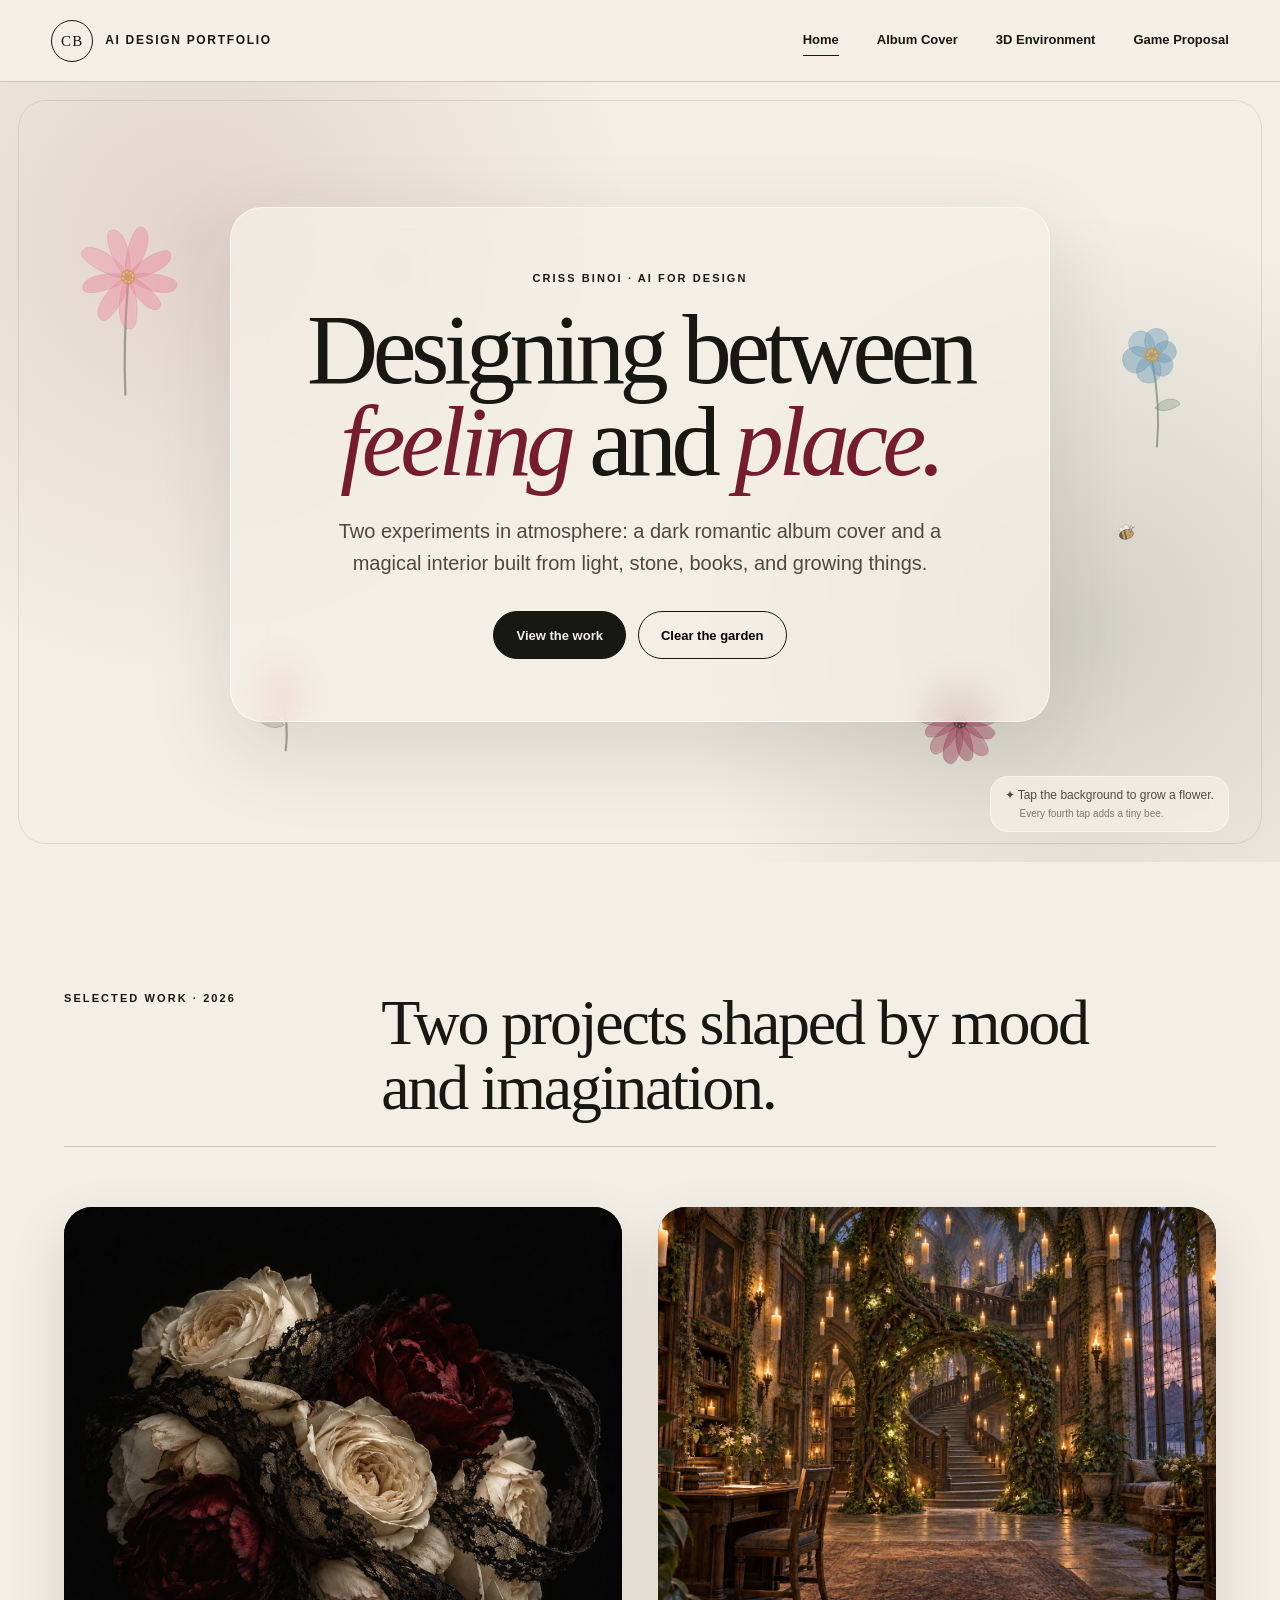
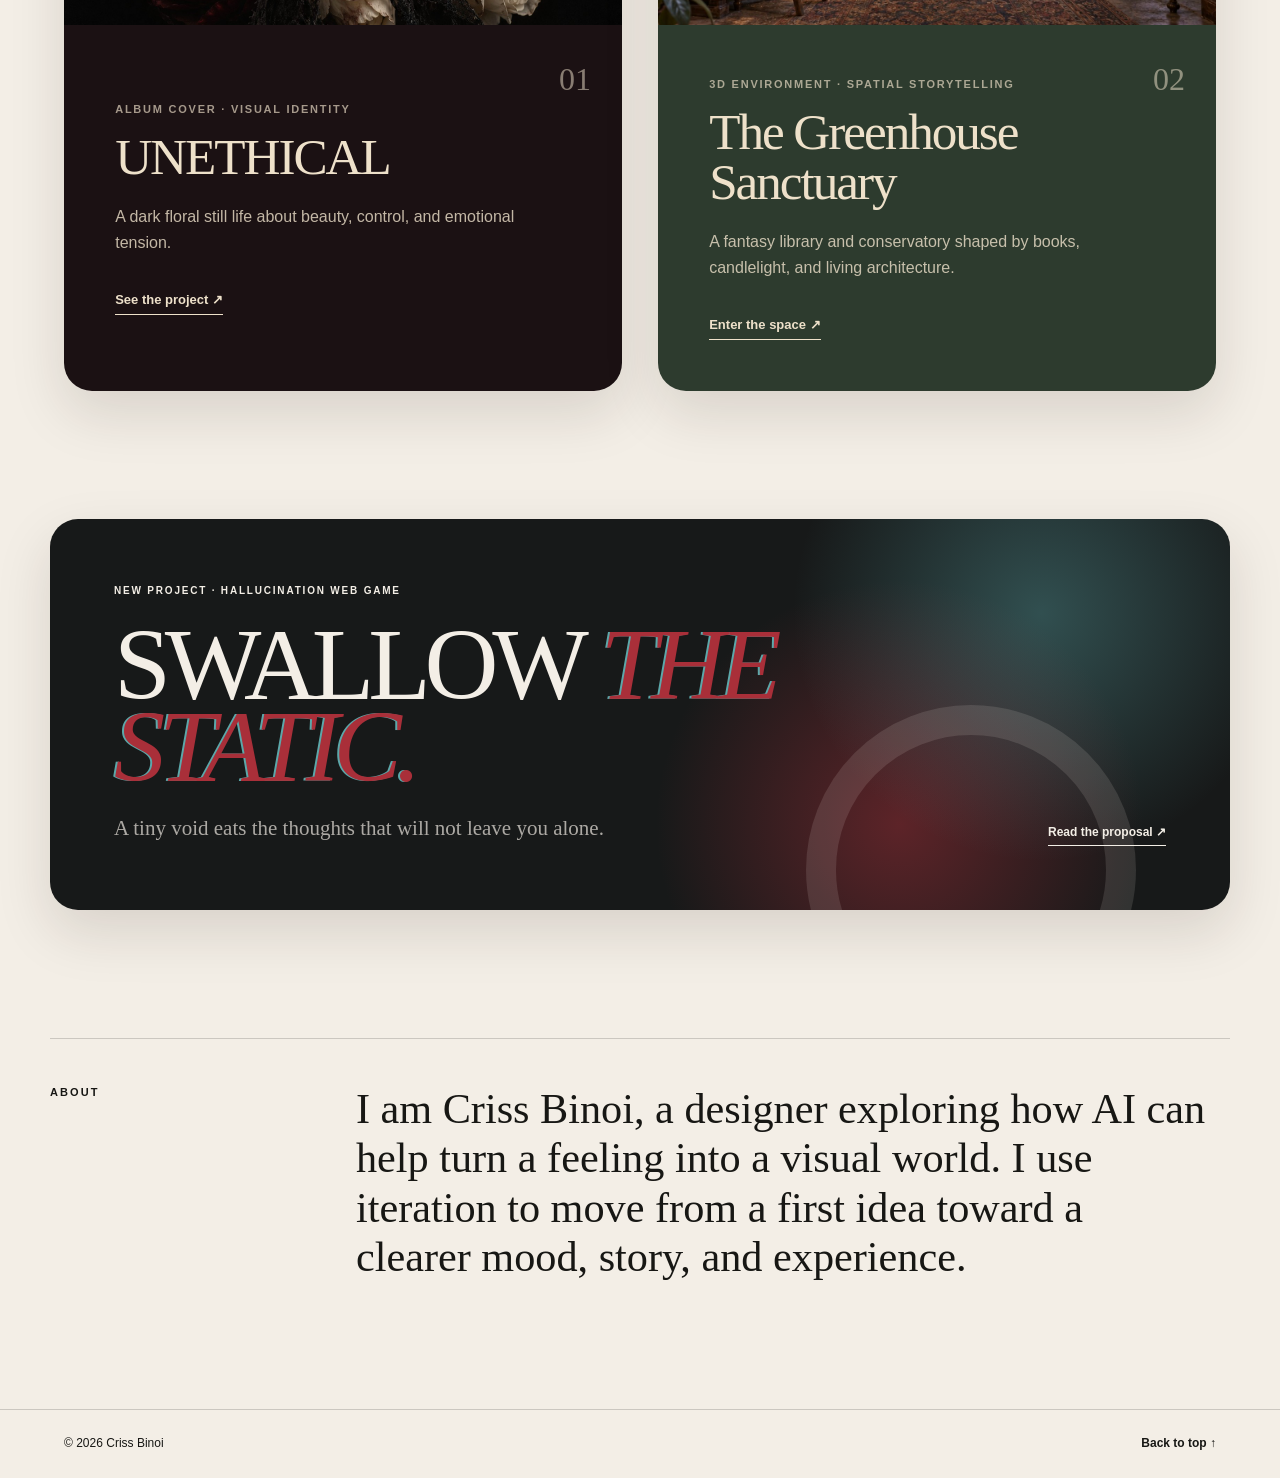
==== commit e305c66e: "Add Hallucination game proposal" ====
--- a/index.html
+++ b/index.html
@@ -18,6 +18,7 @@
       <a class="active" href="index.html">Home</a>
       <a href="album-cover.html">Album Cover</a>
       <a href="greenhouse-sanctuary.html">3D Environment</a>
+      <a href="game-proposal.html">Game Proposal</a>
     </nav>
   </header>
 
@@ -74,6 +75,13 @@
       </div>
     </section>
 
+    <a class="proposal-teaser" href="game-proposal.html" aria-label="Open the Swallow the Static web game proposal">
+      <span class="proposal-teaser-label">New project · Hallucination web game</span>
+      <strong>SWALLOW <em>THE STATIC.</em></strong>
+      <span class="proposal-teaser-copy">A tiny void eats the thoughts that will not leave you alone.</span>
+      <span class="proposal-teaser-link">Read the proposal <span aria-hidden="true">↗</span></span>
+    </a>
+
     <section class="about-strip" aria-label="About this portfolio">
       <p class="eyebrow">About</p>
       <p>I am Criss Binoi, a designer exploring how AI can help turn a feeling into a visual world. I use iteration to move from a first idea toward a clearer mood, story, and experience.</p>
--- a/styles.css
+++ b/styles.css
@@ -375,6 +375,79 @@
   border-bottom: 1px solid currentColor;
   font-weight: 750;
   font-size: 13px;
+}
+
+.proposal-teaser {
+  position: relative;
+  display: grid;
+  max-width: 1180px;
+  min-height: 310px;
+  margin: 0 auto clamp(85px, 10vw, 150px);
+  padding: clamp(35px, 5vw, 65px);
+  overflow: hidden;
+  color: var(--paper);
+  border-radius: 28px;
+  background:
+    radial-gradient(circle at 84% 24%, rgba(92,168,170,0.38), transparent 24%),
+    radial-gradient(circle at 72% 78%, rgba(169,47,57,0.48), transparent 27%),
+    #171919;
+  text-decoration: none;
+  box-shadow: 0 22px 55px rgba(35, 25, 19, 0.13);
+}
+
+.proposal-teaser::after {
+  position: absolute;
+  right: 8%;
+  bottom: -32%;
+  width: 270px;
+  height: 270px;
+  border: 30px solid rgba(243,238,230,0.12);
+  border-radius: 50%;
+  content: "";
+}
+
+.proposal-teaser-label {
+  position: relative;
+  z-index: 1;
+  font-size: 10px;
+  font-weight: 800;
+  letter-spacing: 0.18em;
+  text-transform: uppercase;
+}
+
+.proposal-teaser strong {
+  position: relative;
+  z-index: 1;
+  max-width: 800px;
+  margin-top: 25px;
+  font: 400 clamp(52px, 8vw, 105px)/0.8 var(--serif);
+  letter-spacing: -0.06em;
+}
+
+.proposal-teaser strong em {
+  color: #a92f39;
+  font-weight: 400;
+  text-shadow: -2px 0 #5ca8aa;
+}
+
+.proposal-teaser-copy {
+  position: relative;
+  z-index: 1;
+  margin-top: 24px;
+  color: rgba(243,238,230,0.68);
+  font-family: var(--serif);
+  font-size: 21px;
+}
+
+.proposal-teaser-link {
+  position: absolute;
+  right: clamp(30px, 5vw, 65px);
+  bottom: clamp(30px, 5vw, 65px);
+  z-index: 1;
+  padding-bottom: 3px;
+  border-bottom: 1px solid currentColor;
+  font-size: 12px;
+  font-weight: 750;
 }
 
 .about-strip {
@@ -795,6 +868,8 @@
   .section-heading,
   .about-strip { grid-template-columns: 1fr; gap: 16px; }
   .projects-section { padding-inline: 17px; }
+  .proposal-teaser { margin-inline: 17px; padding-bottom: 105px; }
+  .proposal-teaser-link { right: auto; left: 35px; }
   .project-list { grid-template-columns: 1fr; }
   .card-image { aspect-ratio: 1; }
   .card-copy { padding: 65px 27px 42px; }
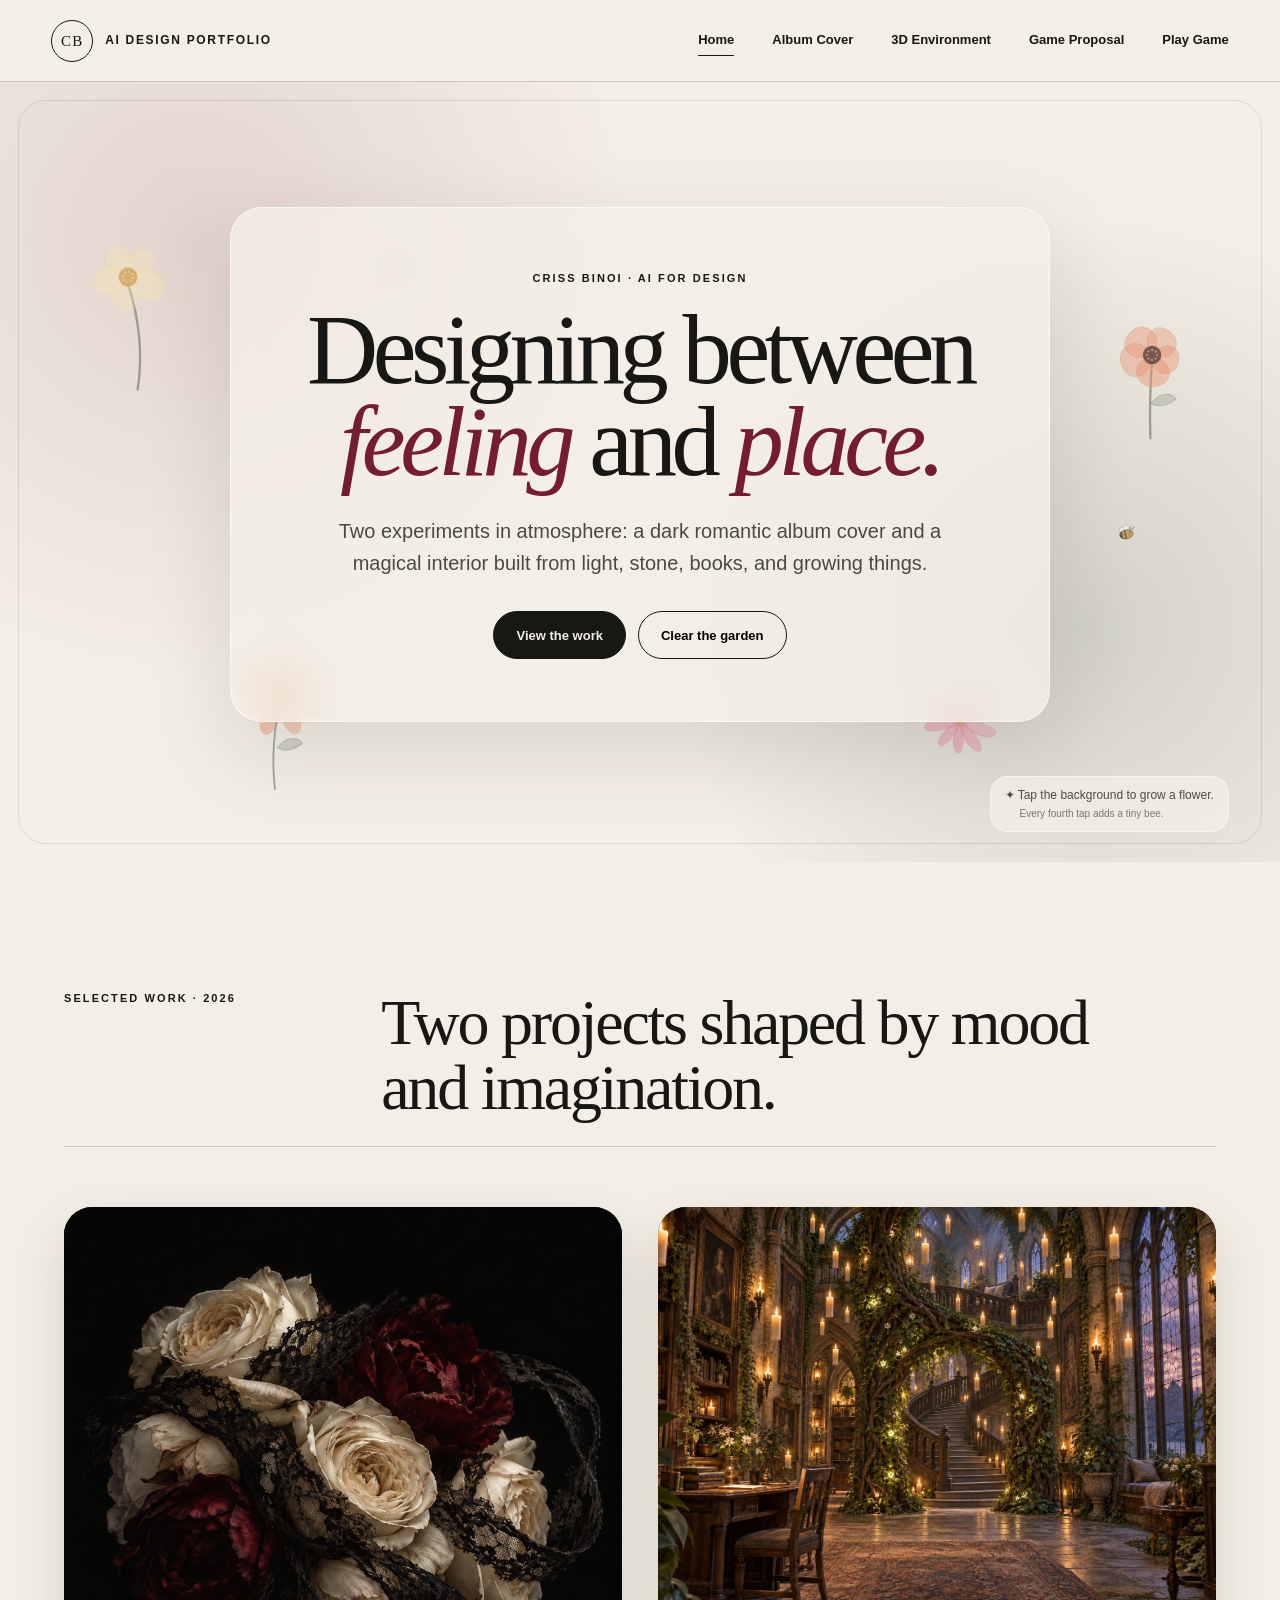
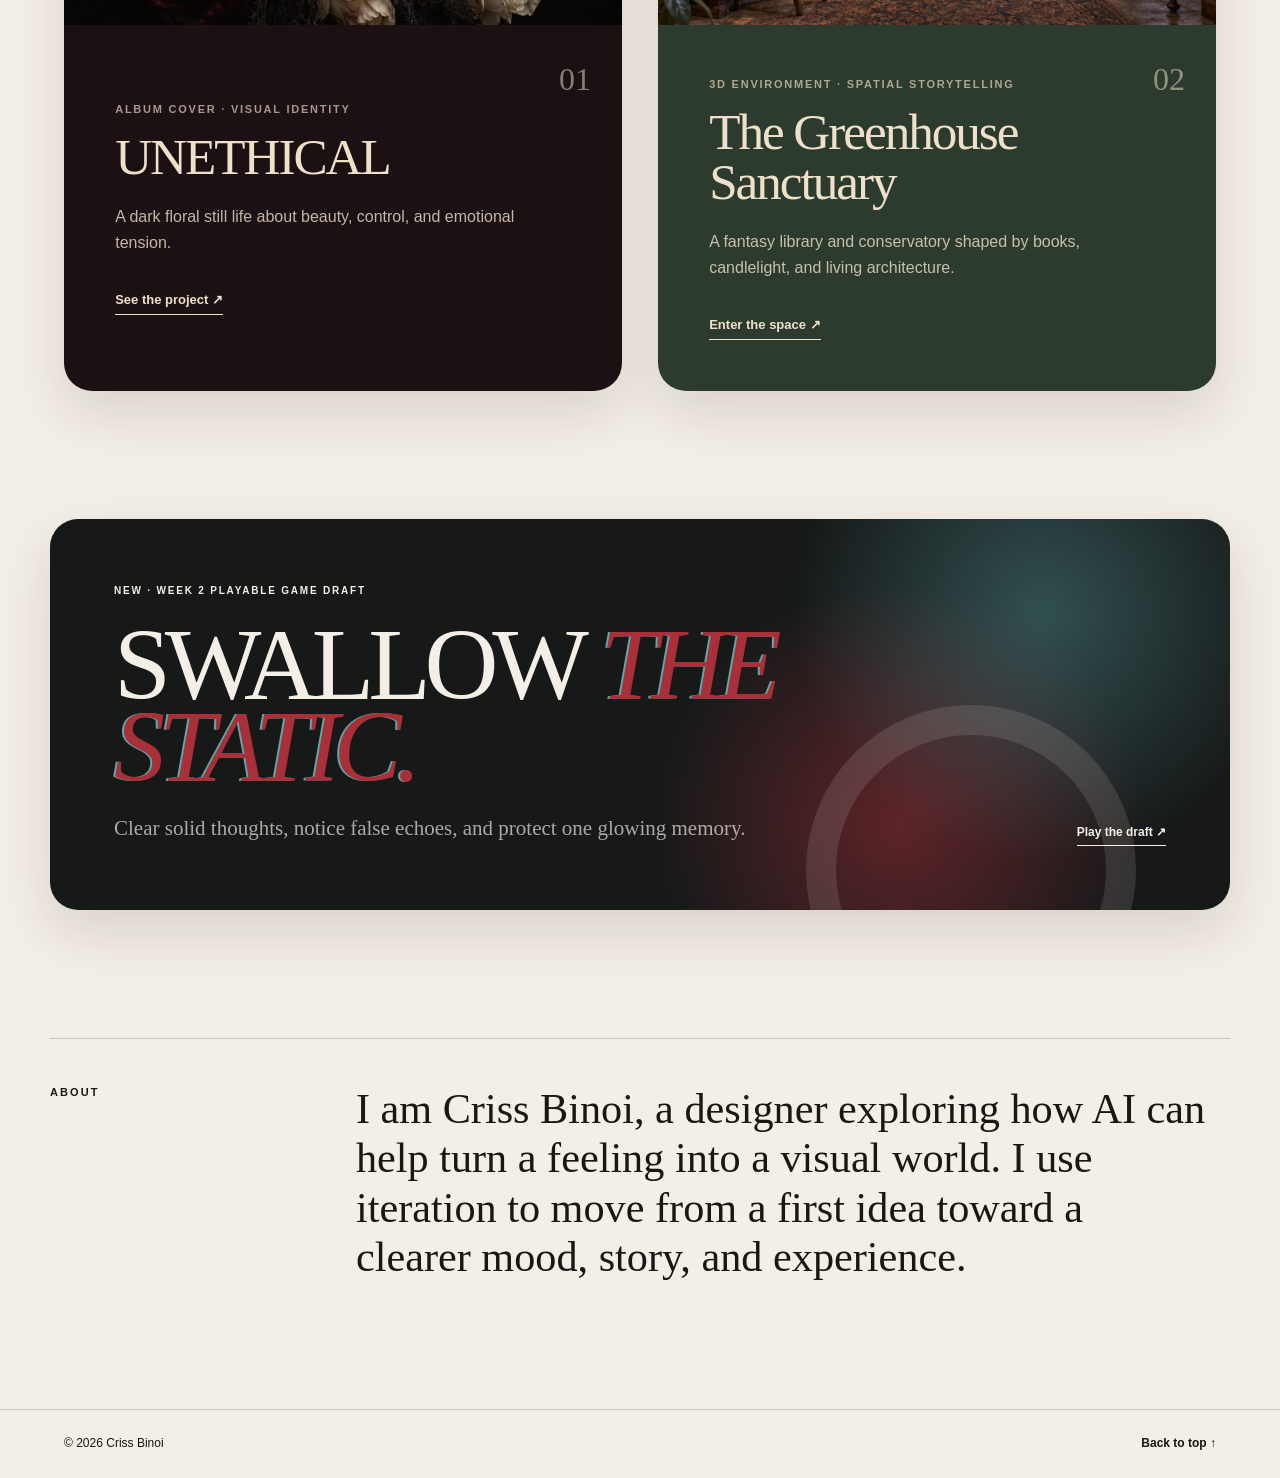
==== commit 621b4436: "Publish playable Swallow the Static game draft" ====
--- a/index.html
+++ b/index.html
@@ -5,8 +5,8 @@
   <meta name="viewport" content="width=device-width, initial-scale=1">
   <meta name="description" content="Criss Binoi's AI design portfolio featuring an album cover redesign and a magical 3D environment.">
   <title>Criss Binoi — AI Design Portfolio</title>
-  <link rel="stylesheet" href="styles.css?v=13">
-  <script src="script.js?v=13" defer></script>
+  <link rel="stylesheet" href="styles.css?v=14">
+  <script src="script.js?v=14" defer></script>
 </head>
 <body data-page="home">
   <header class="site-header">
@@ -19,6 +19,7 @@
       <a href="album-cover.html">Album Cover</a>
       <a href="greenhouse-sanctuary.html">3D Environment</a>
       <a href="game-proposal.html">Game Proposal</a>
+      <a href="game.html">Play Game</a>
     </nav>
   </header>
 
@@ -75,11 +76,11 @@
       </div>
     </section>
 
-    <a class="proposal-teaser" href="game-proposal.html" aria-label="Open the Swallow the Static web game proposal">
-      <span class="proposal-teaser-label">New project · Hallucination web game</span>
+    <a class="proposal-teaser" href="game.html" aria-label="Play the Swallow the Static interactive game draft">
+      <span class="proposal-teaser-label">New · Week 2 playable game draft</span>
       <strong>SWALLOW <em>THE STATIC.</em></strong>
-      <span class="proposal-teaser-copy">A tiny void eats the thoughts that will not leave you alone.</span>
-      <span class="proposal-teaser-link">Read the proposal <span aria-hidden="true">↗</span></span>
+      <span class="proposal-teaser-copy">Clear solid thoughts, notice false echoes, and protect one glowing memory.</span>
+      <span class="proposal-teaser-link">Play the draft <span aria-hidden="true">↗</span></span>
     </a>
 
     <section class="about-strip" aria-label="About this portfolio">
